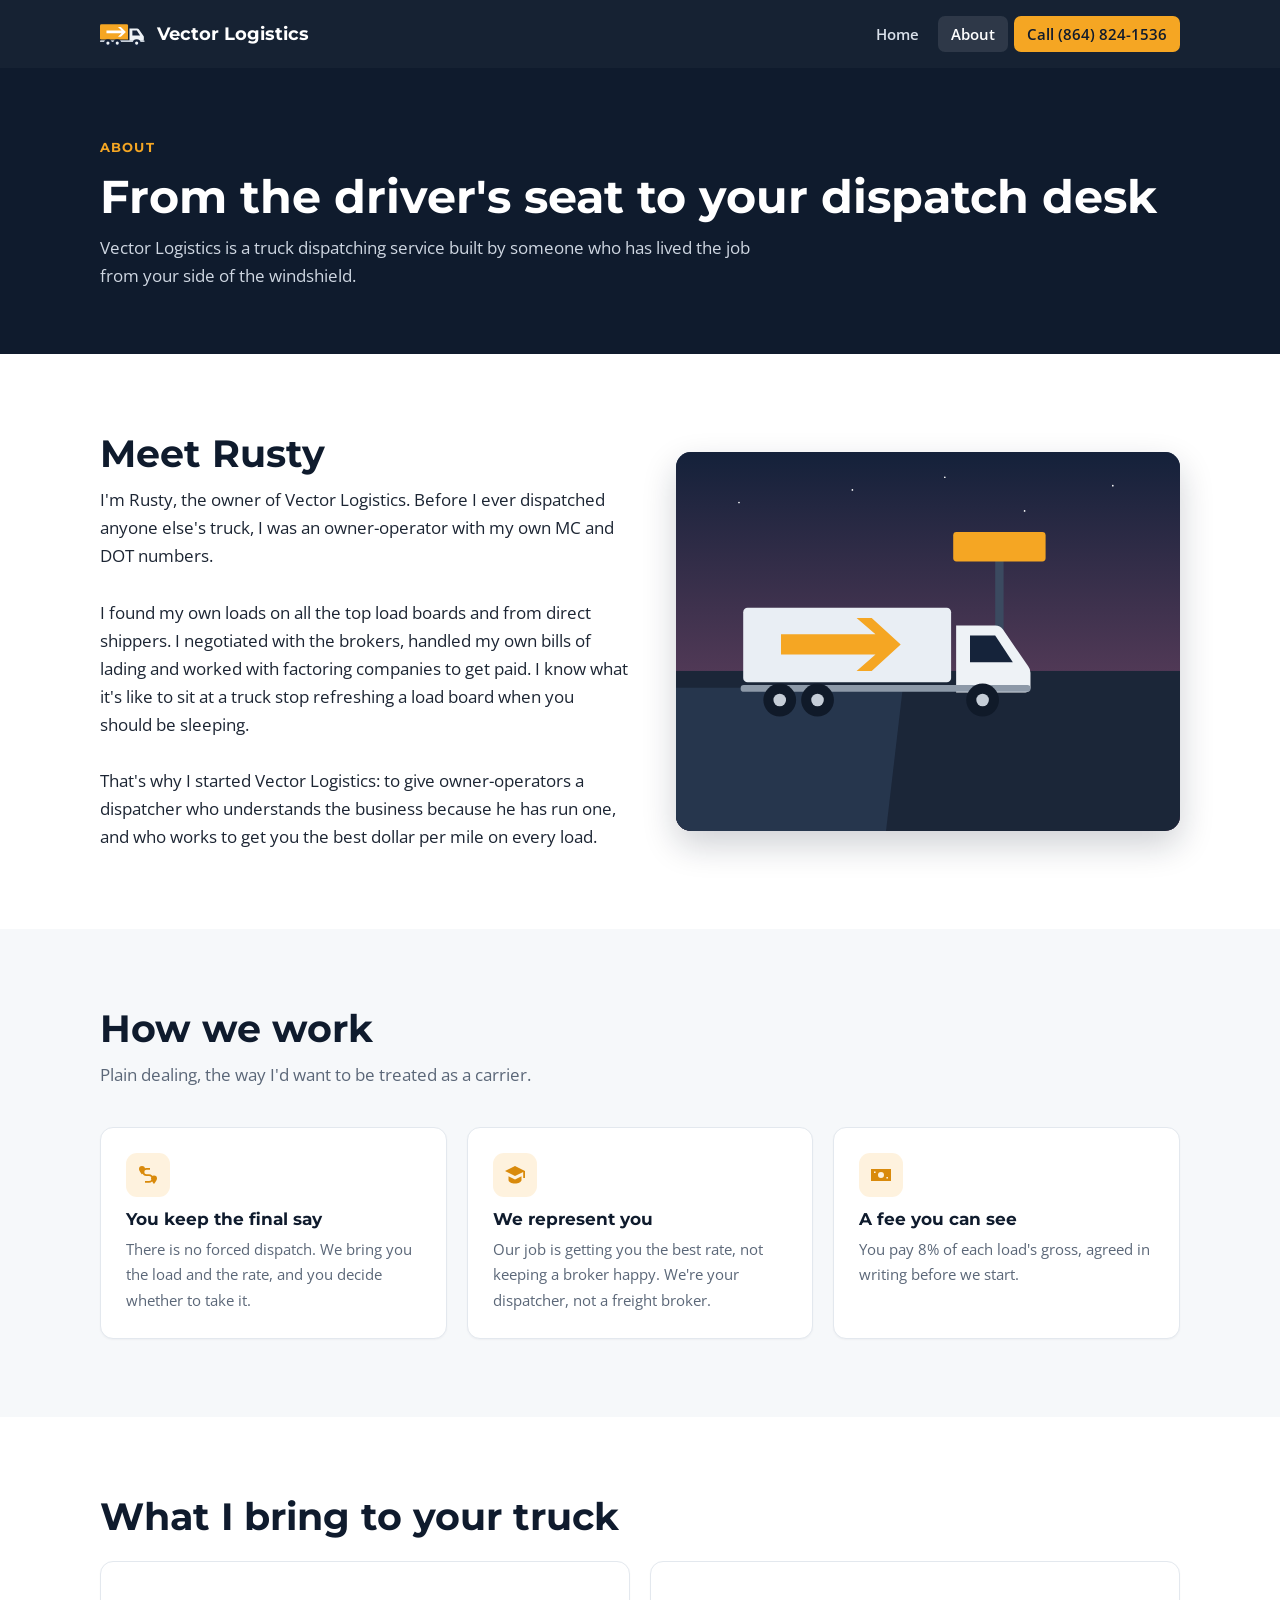
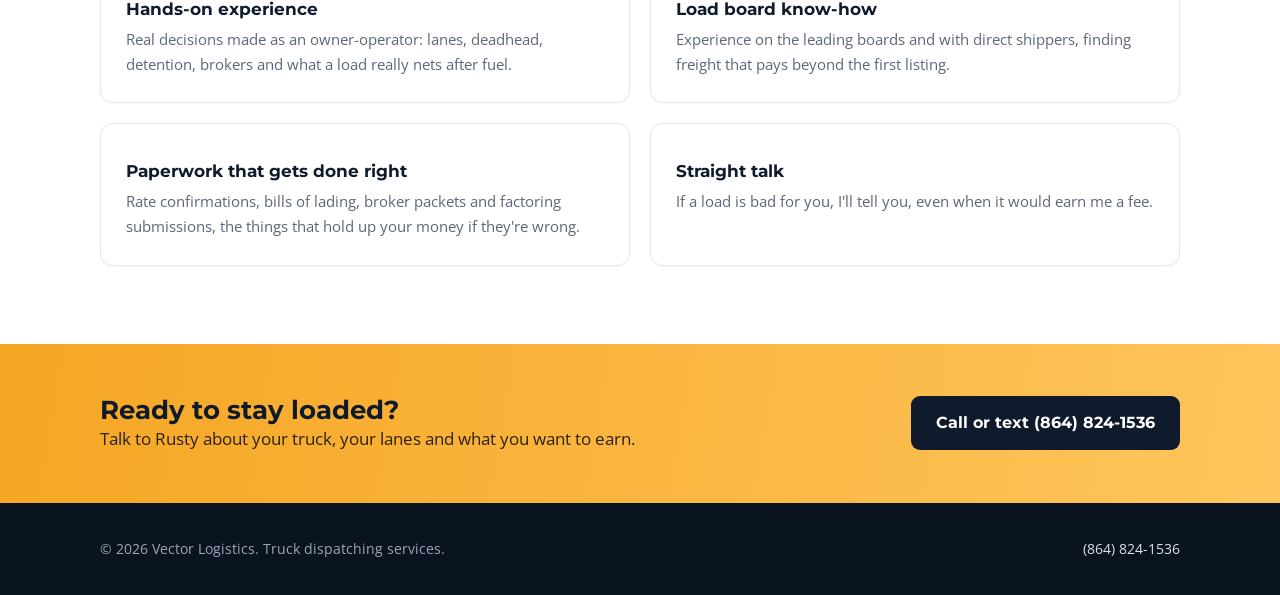
==== about.html @ 769f18bb "Vector Logistics website: Home and About Truck dispatching for owner-operators. Plain HTML and CSS f" ====
<!DOCTYPE html>
<html lang="en"><head><meta charset="UTF-8"><meta name="viewport" content="width=device-width, initial-scale=1.0">
<title>About | Vector Logistics</title><meta name="description" content="Vector Logistics is run by Rusty, a former owner-operator with hands-on experience booking freight from the top load boards and direct shippers.">
<meta property="og:title" content="About | Vector Logistics"><meta property="og:description" content="Vector Logistics is run by Rusty, a former owner-operator with hands-on experience booking freight from the top load boards and direct shippers."><meta property="og:type" content="website">
<link rel="icon" type="image/svg+xml" href="images/logo.svg">
<link rel="preconnect" href="https://fonts.googleapis.com"><link rel="preconnect" href="https://fonts.gstatic.com" crossorigin>
<link href="https://fonts.googleapis.com/css2?family=Montserrat:wght@600;700&family=Open+Sans:wght@400;600&display=swap" rel="stylesheet">
<link rel="stylesheet" href="css/styles.css"></head><body>
<header class="header"><div class="container"><a href="index.html" class="logo"><img src="images/logo.svg" alt="">Vector Logistics</a>
<button class="nav-toggle" aria-label="Menu"><span></span><span></span><span></span></button>
<ul class="nav-links"><li><a href="index.html">Home</a></li><li><a href="about.html" class="active">About</a></li><li><a class="call" href="tel:8648241536">Call (864) 824-1536</a></li></ul></div></header>

<section class="page-hero"><div class="container"><span class="eyebrow">About</span><h1>From the driver's seat to your dispatch desk</h1><p>Vector Logistics is a truck dispatching service built by someone who has lived the job from your side of the windshield.</p></div></section>
<section class="section"><div class="container split"><div><h2 class="section-title">Meet Rusty</h2>
<p>I'm Rusty, the owner of Vector Logistics. Before I ever dispatched anyone else's truck, I was an owner-operator with my own MC and DOT numbers.</p><br>
<p>I found my own loads on all the top load boards and from direct shippers. I negotiated with the brokers, handled my own bills of lading and worked with factoring companies to get paid. I know what it's like to sit at a truck stop refreshing a load board when you should be sleeping.</p><br>
<p>That's why I started Vector Logistics: to give owner-operators a dispatcher who understands the business because he has run one, and who works to get you the best dollar per mile on every load.</p></div>
<img src="images/owner-truck.svg" alt="Illustration of a semi truck parked at a truck stop at dusk" loading="lazy"></div></section>
<section class="section alt"><div class="container"><h2 class="section-title">How we work</h2><p class="section-subtitle">Plain dealing, the way I'd want to be treated as a carrier.</p><div class="grid g3">
<div class="card"><div class="icon"><svg viewBox="0 0 24 24"><path d="M6 3a3 3 0 0 1 3 3c0 2-3 5.5-3 5.5S3 8 3 6a3 3 0 0 1 3-3zM18 12.5a3 3 0 0 1 3 3c0 2-3 5.5-3 5.5s-3-3.5-3-5.5a3 3 0 0 1 3-3zM9 18h4a2.5 2.5 0 0 0 0-5h-2.5a4 4 0 0 1 0-8H14v1.8h-3.5a2.2 2.2 0 0 0 0 4.4H13a4.3 4.3 0 0 1 0 8.6H9z"/></svg></div><h3>You keep the final say</h3><p>There is no forced dispatch. We bring you the load and the rate, and you decide whether to take it.</p></div><div class="card"><div class="icon"><svg viewBox="0 0 24 24"><path d="M12 3 2 8l10 5 8.2-4.1V15H22V8zM5.5 13.3V17c0 1.9 3 3.5 6.5 3.5s6.5-1.6 6.5-3.5v-3.7L12 16.5z"/></svg></div><h3>We represent you</h3><p>Our job is getting you the best rate, not keeping a broker happy. We're your dispatcher, not a freight broker.</p></div><div class="card"><div class="icon"><svg viewBox="0 0 24 24"><path d="M2 6h20v12H2zM12 9a3 3 0 1 0 0 6 3 3 0 0 0 0-6zM5 8.5v1.6h1.6V8.5zM17.4 13.9v1.6H19v-1.6z"/></svg></div><h3>A fee you can see</h3><p>You pay 8% of each load's gross, agreed in writing before we start.</p></div></div></div></section>
<section class="section"><div class="container"><h2 class="section-title">What I bring to your truck</h2><div class="grid g2" style="margin-top:22px">
<div class="card"><h3>Hands-on experience</h3><p>Real decisions made as an owner-operator: lanes, deadhead, detention, brokers and what a load really nets after fuel.</p></div>
<div class="card"><h3>Load board know-how</h3><p>Experience on the leading boards and with direct shippers, finding freight that pays beyond the first listing.</p></div>
<div class="card"><h3>Paperwork that gets done right</h3><p>Rate confirmations, bills of lading, broker packets and factoring submissions, the things that hold up your money if they're wrong.</p></div>
<div class="card"><h3>Straight talk</h3><p>If a load is bad for you, I'll tell you, even when it would earn me a fee.</p></div></div></div></section>
<section class="band"><div class="container"><div><h2>Ready to stay loaded?</h2><p>Talk to Rusty about your truck, your lanes and what you want to earn.</p></div><a class="btn" href="tel:8648241536">Call or text (864) 824-1536</a></div></section>
<footer class="footer"><div class="container"><span>&copy; <span id="y"></span> Vector Logistics. Truck dispatching services.</span><a href="tel:8648241536">(864) 824-1536</a></div></footer>
<script src="js/main.js"></script></body></html>
---- css/styles.css ----
:root{--navy:#0f1b2d;--navy2:#15233a;--steel:#2b3b52;--amber:#f5a623;--amber2:#d98a0b;--ink:#1c2533;--muted:#5b6778;--line:#e3e8ee;--bg:#f6f8fa;--white:#fff}
*{box-sizing:border-box;margin:0;padding:0}html{scroll-behavior:smooth}
body{font-family:'Open Sans',system-ui,-apple-system,sans-serif;color:var(--ink);background:var(--white);line-height:1.65;font-size:17px}
h1,h2,h3{font-family:'Montserrat',system-ui,sans-serif;line-height:1.18;color:var(--navy)}
img{max-width:100%;display:block}a{color:inherit}
.container{max-width:1120px;margin:0 auto;padding:0 20px}
.header{position:sticky;top:0;z-index:20;background:rgba(15,27,45,.97);backdrop-filter:blur(8px)}
.header .container{display:flex;align-items:center;justify-content:space-between;min-height:68px;gap:16px}
.logo{display:flex;align-items:center;gap:11px;text-decoration:none;color:#fff;font-family:'Montserrat',sans-serif;font-weight:700;font-size:1.12rem;white-space:nowrap}
.logo img{width:46px;height:auto}
.nav-links{display:flex;list-style:none;gap:6px;align-items:center}
.nav-links a{text-decoration:none;color:#d9e0ea;padding:8px 13px;border-radius:7px;font-weight:600;font-size:.94rem}
.nav-links a:hover,.nav-links a.active{color:#fff;background:rgba(255,255,255,.1)}
.nav-links a.call{background:var(--amber);color:var(--navy)}.nav-links a.call:hover{background:#ffb739;color:var(--navy)}
.nav-toggle{display:none;background:none;border:0;padding:8px;cursor:pointer}.nav-toggle span{display:block;width:24px;height:2px;margin:5px 0;background:#fff}
.hero{position:relative;background:var(--navy) center/cover no-repeat;color:#fff;padding:112px 0 104px}
.hero::before{content:"";position:absolute;inset:0;background:linear-gradient(95deg,rgba(11,20,34,.93) 0%,rgba(11,20,34,.76) 52%,rgba(11,20,34,.32) 100%)}
.hero .container{position:relative}.hero-copy{max-width:640px}
.hero h1{color:#fff;font-size:clamp(2.2rem,5.2vw,3.5rem);margin-bottom:18px}
.hero p{font-size:1.17rem;color:#e6ebf2;margin-bottom:28px}
.eyebrow{display:inline-block;font-family:'Montserrat',sans-serif;font-weight:700;font-size:.8rem;letter-spacing:.09em;text-transform:uppercase;color:var(--amber);margin-bottom:12px}
.cta{display:flex;flex-wrap:wrap;gap:12px}
.btn{display:inline-block;text-decoration:none;font-family:'Montserrat',sans-serif;font-weight:700;font-size:.97rem;padding:14px 25px;border-radius:9px;transition:.15s}
.btn-primary{background:var(--amber);color:var(--navy)}.btn-primary:hover{background:#ffb739;transform:translateY(-1px)}
.btn-outline{border:2px solid rgba(255,255,255,.6);color:#fff}.btn-outline:hover{background:rgba(255,255,255,.12)}
.section{padding:78px 0}.section.alt{background:var(--bg)}.section.dark{background:var(--navy);color:#dce3ec}.section.dark h2,.section.dark h3{color:#fff}
.section-title{font-size:clamp(1.7rem,3.4vw,2.35rem);margin-bottom:10px}
.section-subtitle{color:var(--muted);max-width:680px;margin-bottom:38px}.dark .section-subtitle{color:#b8c3d1}
.grid{display:grid;gap:20px}.g3{grid-template-columns:repeat(3,1fr)}.g2{grid-template-columns:repeat(2,1fr)}.g4{grid-template-columns:repeat(4,1fr)}
.card{background:#fff;border:1px solid var(--line);border-radius:13px;padding:25px;box-shadow:0 1px 2px rgba(15,27,45,.04)}
.card h3{font-size:1.09rem;margin:12px 0 7px}.card p{color:var(--muted);font-size:.96rem}
.icon{width:44px;height:44px;border-radius:11px;background:rgba(245,166,35,.15);display:flex;align-items:center;justify-content:center}.icon svg{width:24px;height:24px;fill:var(--amber2)}
.split{display:grid;grid-template-columns:1.05fr 1fr;gap:46px;align-items:center}
.split img{border-radius:15px;box-shadow:0 14px 34px rgba(15,27,45,.2);aspect-ratio:4/3;object-fit:cover;width:100%;background:var(--steel)}
.steps{counter-reset:s;display:grid;gap:18px;grid-template-columns:repeat(4,1fr)}
.step{counter-increment:s;background:var(--navy2);border:1px solid var(--steel);border-radius:13px;padding:23px}
.step::before{content:counter(s);display:flex;width:34px;height:34px;align-items:center;justify-content:center;border-radius:50%;background:var(--amber);color:var(--navy);font-family:'Montserrat',sans-serif;font-weight:700;margin-bottom:12px}
.step h3{font-size:1.02rem;margin-bottom:6px}.step p{font-size:.93rem;color:#b8c3d1}
.checks{list-style:none;margin:14px 0 22px}.checks li{padding:6px 0 6px 31px;position:relative}
.checks li::before{content:"";position:absolute;left:0;top:11px;width:19px;height:19px;border-radius:50%;background:var(--amber) url("data:image/svg+xml,%3Csvg xmlns='http://www.w3.org/2000/svg' viewBox='0 0 24 24'%3E%3Cpath fill='%230f1b2d' d='M9.5 16.6 5.4 12.5l-1.4 1.4 5.5 5.5L20 8.9l-1.4-1.4z'/%3E%3C/svg%3E") center/14px no-repeat}
.pills{display:flex;flex-wrap:wrap;gap:9px}.pill{background:#fff;border:1px solid var(--line);border-radius:999px;padding:8px 15px;font-weight:600;font-size:.91rem;color:var(--navy2)}
.page-hero{background:var(--navy);padding:64px 0;color:#fff}.page-hero h1{color:#fff;font-size:clamp(2rem,4.4vw,2.9rem);margin-bottom:9px}.page-hero p{color:#cfd7e2;max-width:680px}
.band{background:linear-gradient(100deg,var(--amber),#ffc55c);padding:50px 0}.band .container{display:flex;flex-wrap:wrap;gap:20px;align-items:center;justify-content:space-between}.band h2{font-size:1.65rem}.band p{color:#2a2212}.band .btn{background:var(--navy);color:#fff}
.footer{background:#0a1320;color:#9ba8b8;padding:34px 0;font-size:.9rem}.footer .container{display:flex;flex-wrap:wrap;gap:14px;justify-content:space-between;align-items:center}.footer a{color:#dbe2ea;text-decoration:none}
@media(max-width:920px){.g3,.g4,.steps{grid-template-columns:repeat(2,1fr)}.split{grid-template-columns:1fr;gap:26px}}
@media(max-width:680px){.nav-toggle{display:block}.nav-links{display:none;position:absolute;left:0;right:0;top:68px;background:var(--navy);flex-direction:column;align-items:stretch;padding:10px 20px 18px}.nav-links.open{display:flex}.g3,.g2,.g4,.steps{grid-template-columns:1fr}.hero{padding:76px 0}.section{padding:56px 0}}
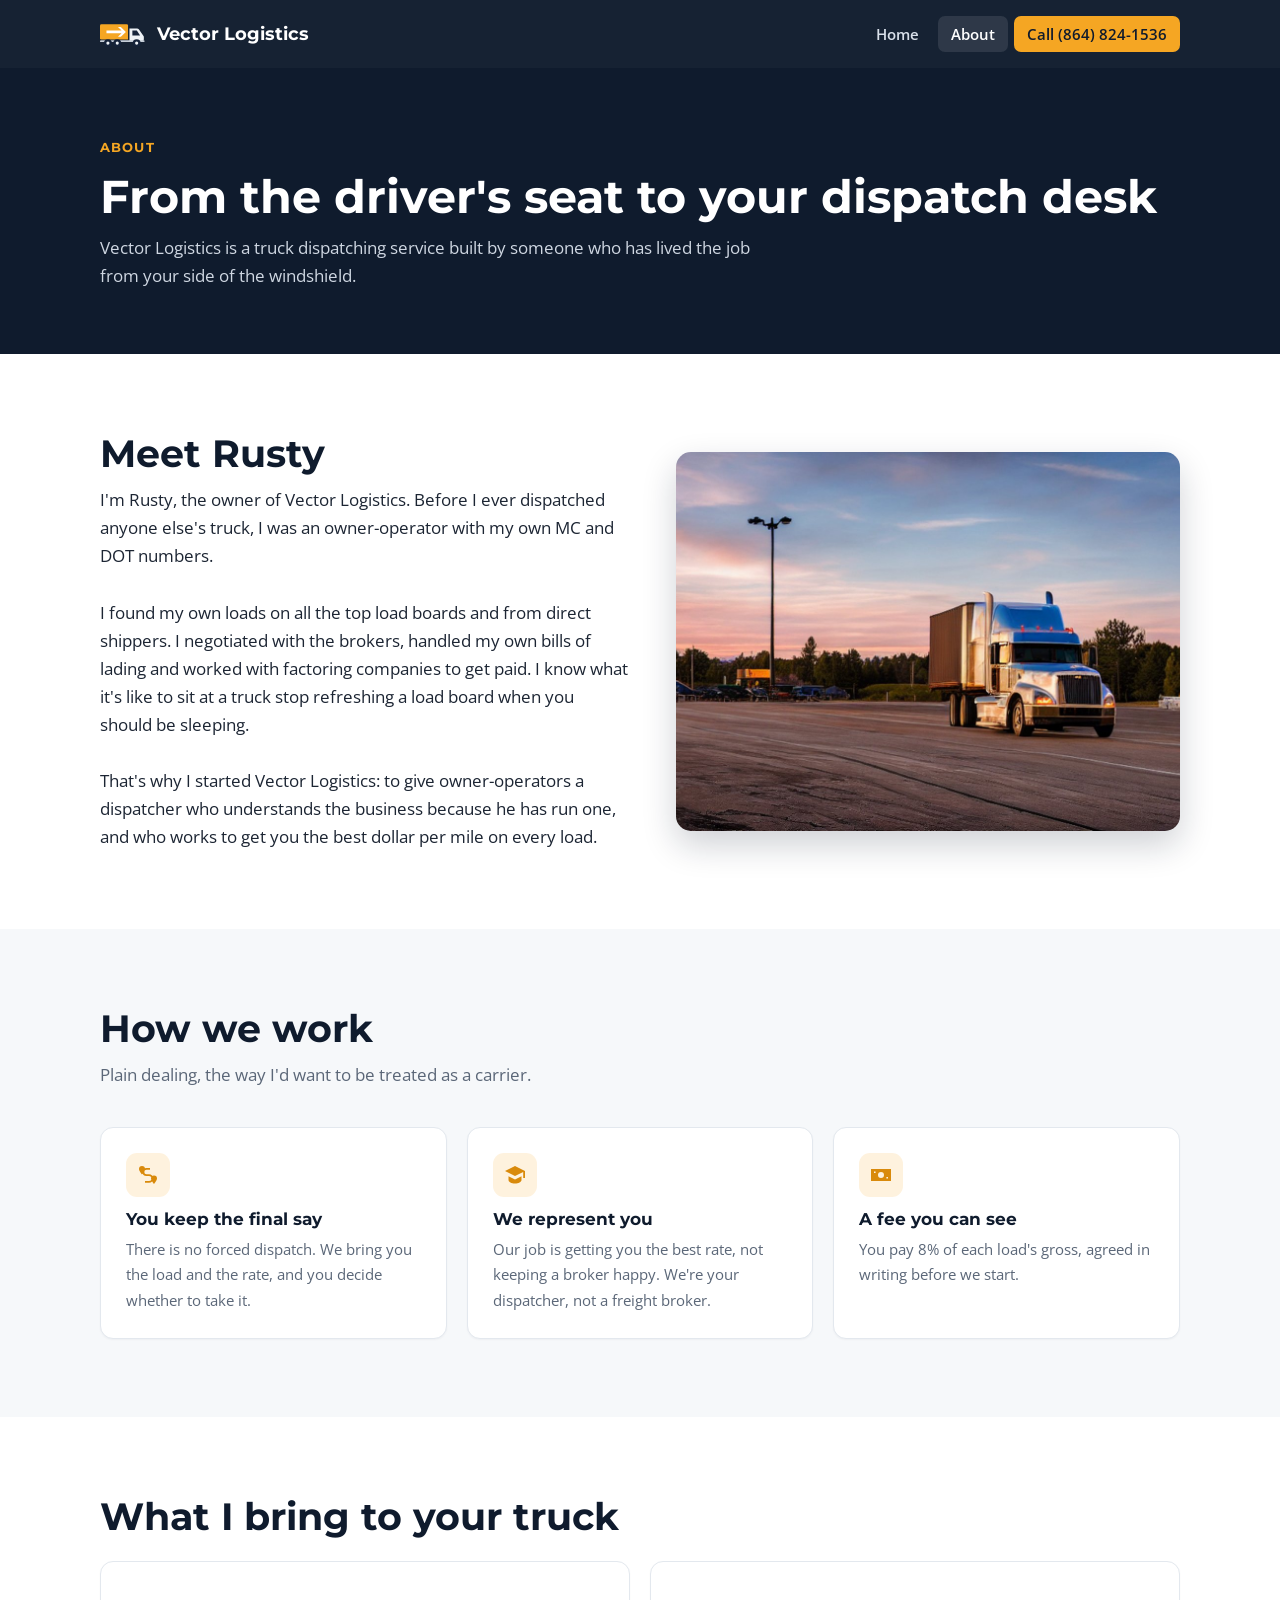
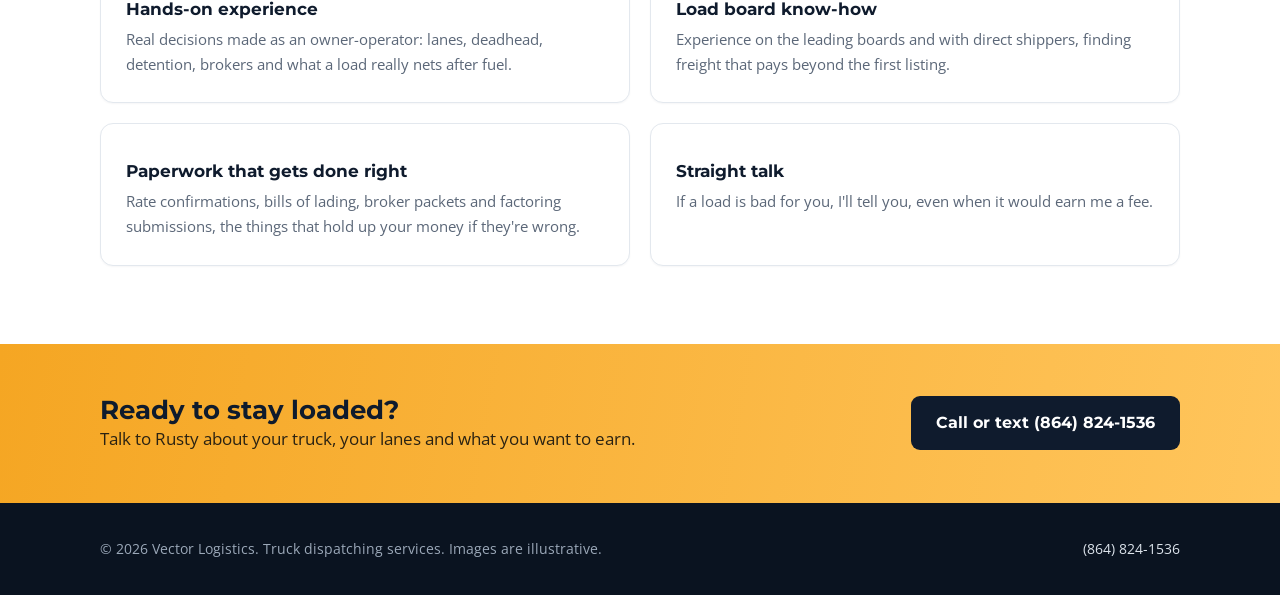
==== commit 6f61a8bb: "Vector Logistics: real truck pictures Generated locally, and labelled as illustrative in the footer." ====
--- a/about.html
+++ b/about.html
@@ -15,7 +15,7 @@
 <p>I'm Rusty, the owner of Vector Logistics. Before I ever dispatched anyone else's truck, I was an owner-operator with my own MC and DOT numbers.</p><br>
 <p>I found my own loads on all the top load boards and from direct shippers. I negotiated with the brokers, handled my own bills of lading and worked with factoring companies to get paid. I know what it's like to sit at a truck stop refreshing a load board when you should be sleeping.</p><br>
 <p>That's why I started Vector Logistics: to give owner-operators a dispatcher who understands the business because he has run one, and who works to get you the best dollar per mile on every load.</p></div>
-<img src="images/owner-truck.svg" alt="Illustration of a semi truck parked at a truck stop at dusk" loading="lazy"></div></section>
+<img src="images/owner-truck.jpg" alt="A semi truck parked at a truck stop at dusk" loading="lazy"></div></section>
 <section class="section alt"><div class="container"><h2 class="section-title">How we work</h2><p class="section-subtitle">Plain dealing, the way I'd want to be treated as a carrier.</p><div class="grid g3">
 <div class="card"><div class="icon"><svg viewBox="0 0 24 24"><path d="M6 3a3 3 0 0 1 3 3c0 2-3 5.5-3 5.5S3 8 3 6a3 3 0 0 1 3-3zM18 12.5a3 3 0 0 1 3 3c0 2-3 5.5-3 5.5s-3-3.5-3-5.5a3 3 0 0 1 3-3zM9 18h4a2.5 2.5 0 0 0 0-5h-2.5a4 4 0 0 1 0-8H14v1.8h-3.5a2.2 2.2 0 0 0 0 4.4H13a4.3 4.3 0 0 1 0 8.6H9z"/></svg></div><h3>You keep the final say</h3><p>There is no forced dispatch. We bring you the load and the rate, and you decide whether to take it.</p></div><div class="card"><div class="icon"><svg viewBox="0 0 24 24"><path d="M12 3 2 8l10 5 8.2-4.1V15H22V8zM5.5 13.3V17c0 1.9 3 3.5 6.5 3.5s6.5-1.6 6.5-3.5v-3.7L12 16.5z"/></svg></div><h3>We represent you</h3><p>Our job is getting you the best rate, not keeping a broker happy. We're your dispatcher, not a freight broker.</p></div><div class="card"><div class="icon"><svg viewBox="0 0 24 24"><path d="M2 6h20v12H2zM12 9a3 3 0 1 0 0 6 3 3 0 0 0 0-6zM5 8.5v1.6h1.6V8.5zM17.4 13.9v1.6H19v-1.6z"/></svg></div><h3>A fee you can see</h3><p>You pay 8% of each load's gross, agreed in writing before we start.</p></div></div></div></section>
 <section class="section"><div class="container"><h2 class="section-title">What I bring to your truck</h2><div class="grid g2" style="margin-top:22px">
@@ -24,5 +24,5 @@
 <div class="card"><h3>Paperwork that gets done right</h3><p>Rate confirmations, bills of lading, broker packets and factoring submissions, the things that hold up your money if they're wrong.</p></div>
 <div class="card"><h3>Straight talk</h3><p>If a load is bad for you, I'll tell you, even when it would earn me a fee.</p></div></div></div></section>
 <section class="band"><div class="container"><div><h2>Ready to stay loaded?</h2><p>Talk to Rusty about your truck, your lanes and what you want to earn.</p></div><a class="btn" href="tel:8648241536">Call or text (864) 824-1536</a></div></section>
-<footer class="footer"><div class="container"><span>&copy; <span id="y"></span> Vector Logistics. Truck dispatching services.</span><a href="tel:8648241536">(864) 824-1536</a></div></footer>
+<footer class="footer"><div class="container"><span>&copy; <span id="y"></span> Vector Logistics. Truck dispatching services. Images are illustrative.</span><a href="tel:8648241536">(864) 824-1536</a></div></footer>
 <script src="js/main.js"></script></body></html>
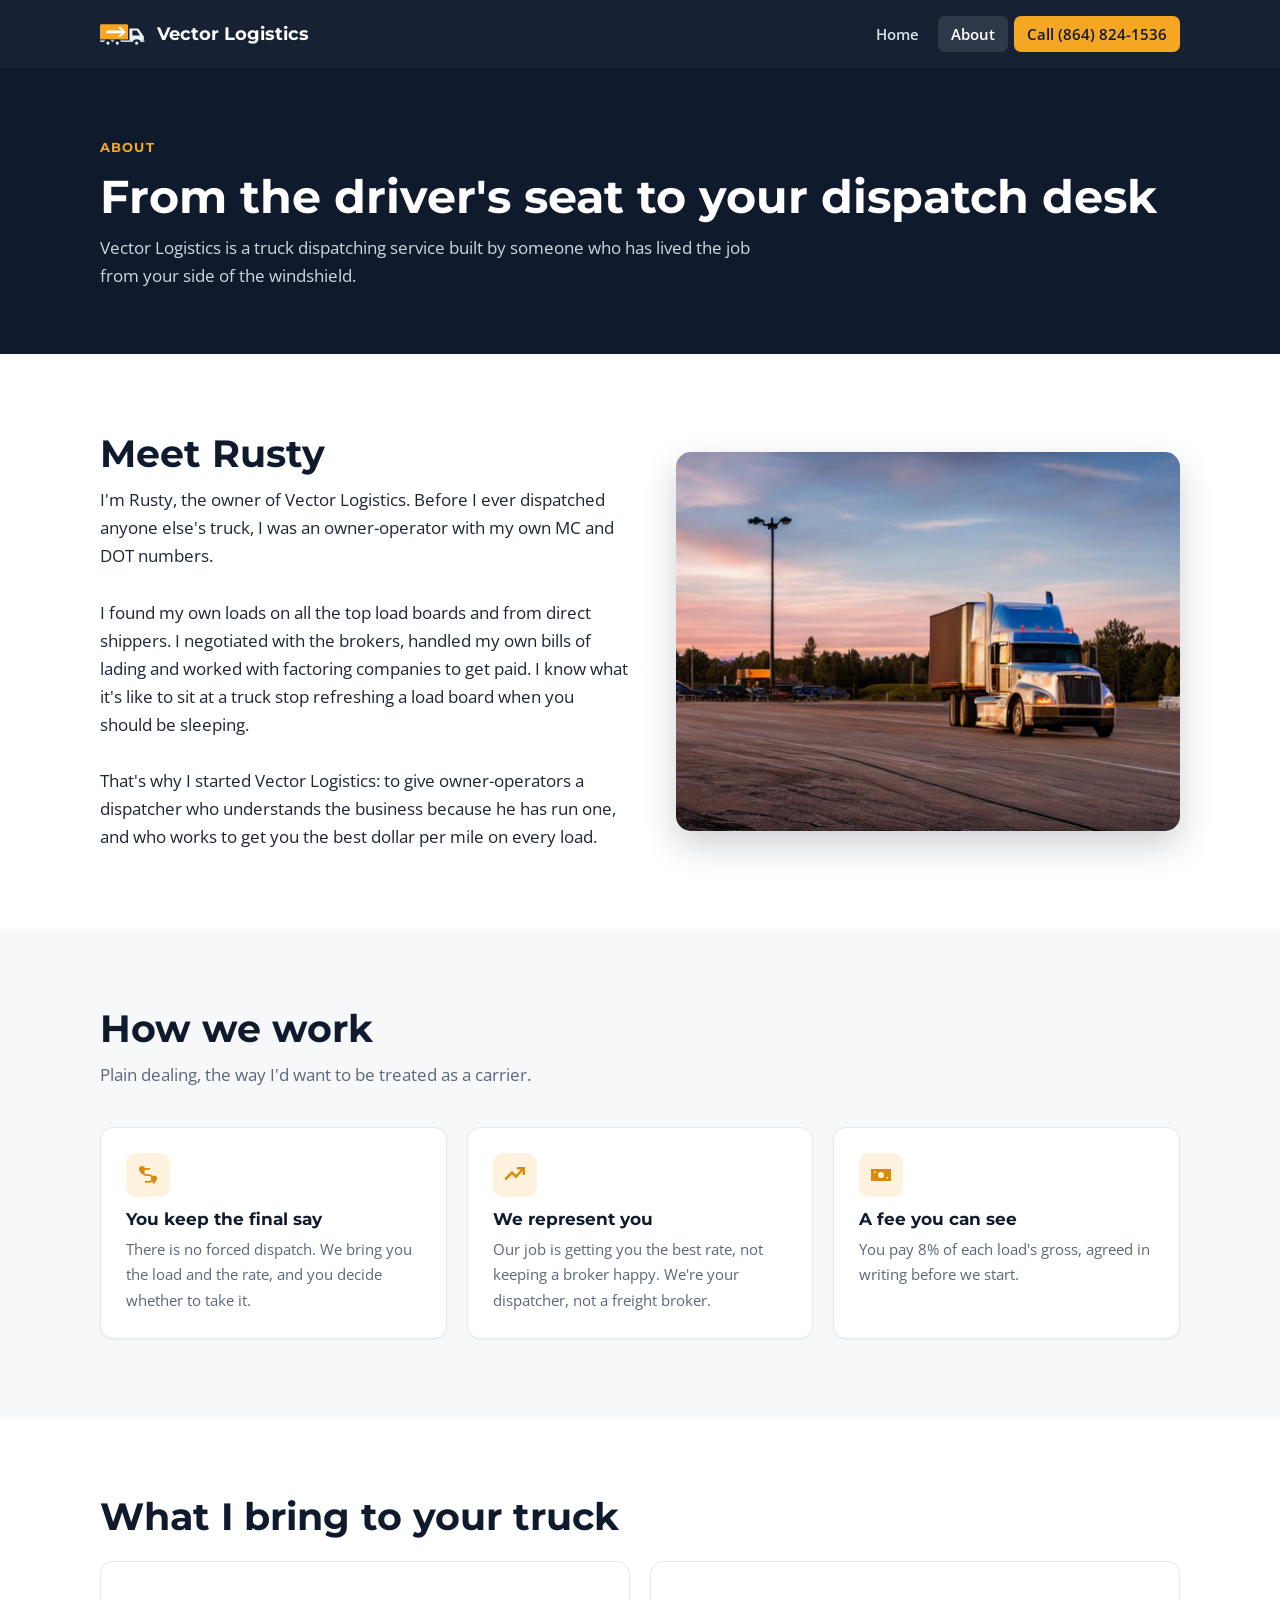
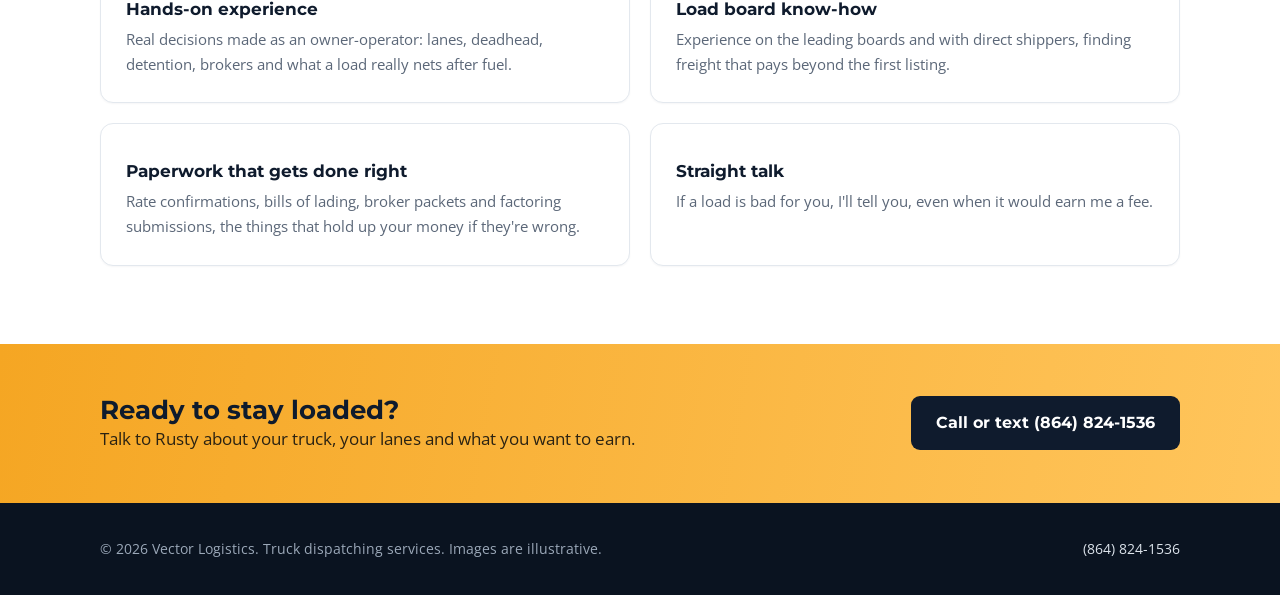
==== commit e2c55234: "Vector Logistics: a better icon for rate negotiation Co-Authored-By: Claude Opus 5.5 <noreply@anthro" ====
--- a/about.html
+++ b/about.html
@@ -17,7 +17,7 @@
 <p>That's why I started Vector Logistics: to give owner-operators a dispatcher who understands the business because he has run one, and who works to get you the best dollar per mile on every load.</p></div>
 <img src="images/owner-truck.jpg" alt="A semi truck parked at a truck stop at dusk" loading="lazy"></div></section>
 <section class="section alt"><div class="container"><h2 class="section-title">How we work</h2><p class="section-subtitle">Plain dealing, the way I'd want to be treated as a carrier.</p><div class="grid g3">
-<div class="card"><div class="icon"><svg viewBox="0 0 24 24"><path d="M6 3a3 3 0 0 1 3 3c0 2-3 5.5-3 5.5S3 8 3 6a3 3 0 0 1 3-3zM18 12.5a3 3 0 0 1 3 3c0 2-3 5.5-3 5.5s-3-3.5-3-5.5a3 3 0 0 1 3-3zM9 18h4a2.5 2.5 0 0 0 0-5h-2.5a4 4 0 0 1 0-8H14v1.8h-3.5a2.2 2.2 0 0 0 0 4.4H13a4.3 4.3 0 0 1 0 8.6H9z"/></svg></div><h3>You keep the final say</h3><p>There is no forced dispatch. We bring you the load and the rate, and you decide whether to take it.</p></div><div class="card"><div class="icon"><svg viewBox="0 0 24 24"><path d="M12 3 2 8l10 5 8.2-4.1V15H22V8zM5.5 13.3V17c0 1.9 3 3.5 6.5 3.5s6.5-1.6 6.5-3.5v-3.7L12 16.5z"/></svg></div><h3>We represent you</h3><p>Our job is getting you the best rate, not keeping a broker happy. We're your dispatcher, not a freight broker.</p></div><div class="card"><div class="icon"><svg viewBox="0 0 24 24"><path d="M2 6h20v12H2zM12 9a3 3 0 1 0 0 6 3 3 0 0 0 0-6zM5 8.5v1.6h1.6V8.5zM17.4 13.9v1.6H19v-1.6z"/></svg></div><h3>A fee you can see</h3><p>You pay 8% of each load's gross, agreed in writing before we start.</p></div></div></div></section>
+<div class="card"><div class="icon"><svg viewBox="0 0 24 24"><path d="M6 3a3 3 0 0 1 3 3c0 2-3 5.5-3 5.5S3 8 3 6a3 3 0 0 1 3-3zM18 12.5a3 3 0 0 1 3 3c0 2-3 5.5-3 5.5s-3-3.5-3-5.5a3 3 0 0 1 3-3zM9 18h4a2.5 2.5 0 0 0 0-5h-2.5a4 4 0 0 1 0-8H14v1.8h-3.5a2.2 2.2 0 0 0 0 4.4H13a4.3 4.3 0 0 1 0 8.6H9z"/></svg></div><h3>You keep the final say</h3><p>There is no forced dispatch. We bring you the load and the rate, and you decide whether to take it.</p></div><div class="card"><div class="icon"><svg viewBox="0 0 24 24"><path d="M3 17.5l6-6 4 4 6.6-7.4V12H22V4h-8v2.4h3.8L13 11.8l-4-4-7.5 7.5z"/></svg></div><h3>We represent you</h3><p>Our job is getting you the best rate, not keeping a broker happy. We're your dispatcher, not a freight broker.</p></div><div class="card"><div class="icon"><svg viewBox="0 0 24 24"><path d="M2 6h20v12H2zM12 9a3 3 0 1 0 0 6 3 3 0 0 0 0-6zM5 8.5v1.6h1.6V8.5zM17.4 13.9v1.6H19v-1.6z"/></svg></div><h3>A fee you can see</h3><p>You pay 8% of each load's gross, agreed in writing before we start.</p></div></div></div></section>
 <section class="section"><div class="container"><h2 class="section-title">What I bring to your truck</h2><div class="grid g2" style="margin-top:22px">
 <div class="card"><h3>Hands-on experience</h3><p>Real decisions made as an owner-operator: lanes, deadhead, detention, brokers and what a load really nets after fuel.</p></div>
 <div class="card"><h3>Load board know-how</h3><p>Experience on the leading boards and with direct shippers, finding freight that pays beyond the first listing.</p></div>
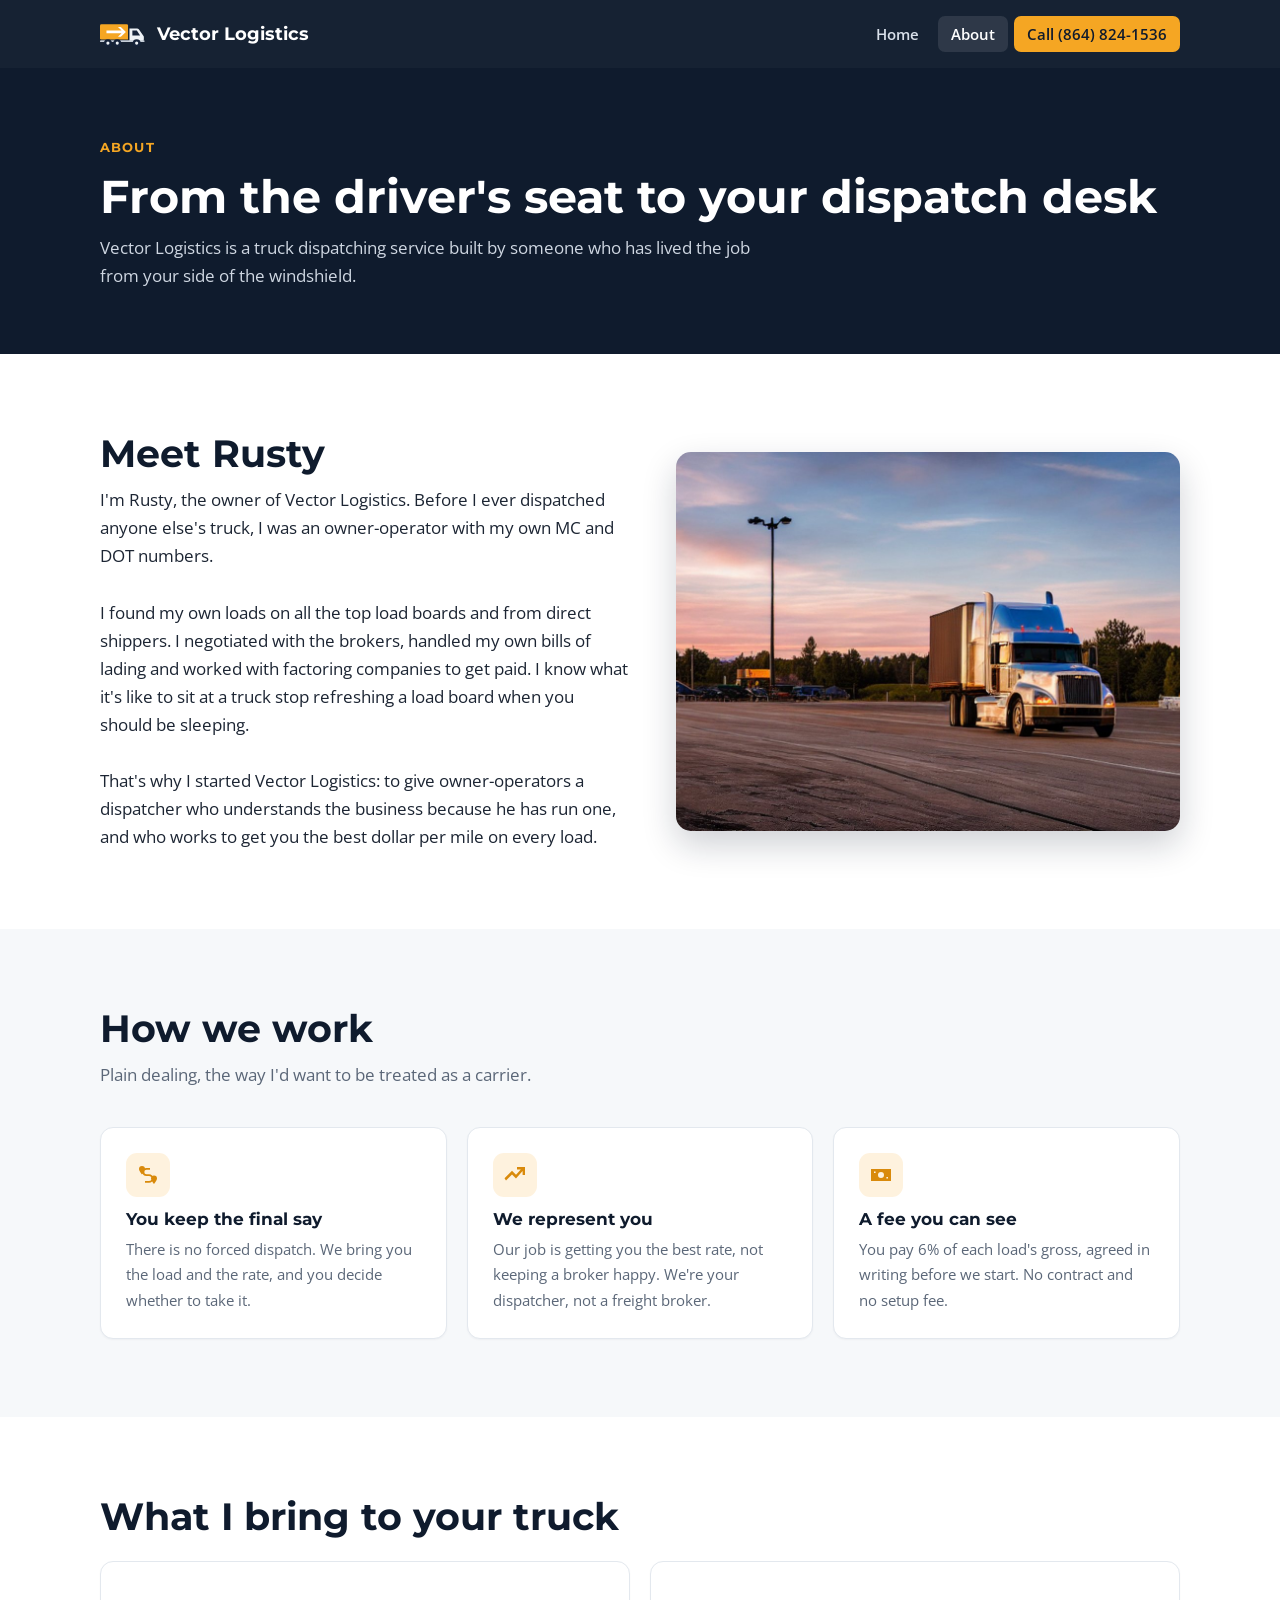
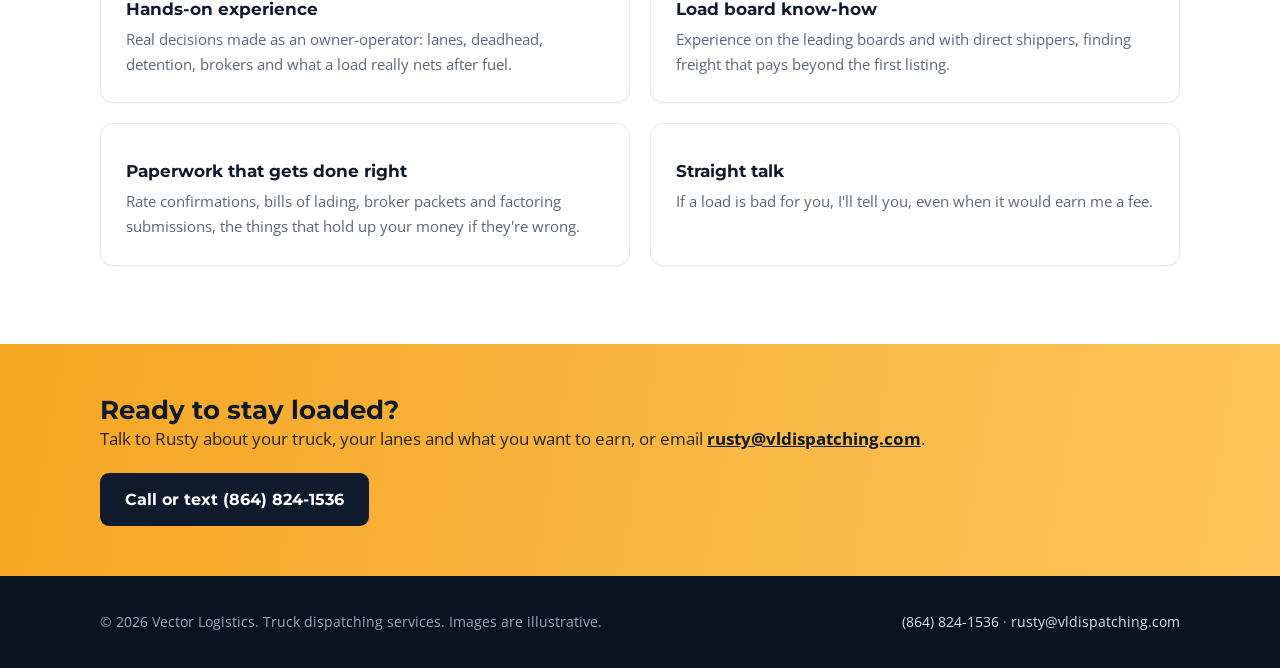
==== commit ba7d8efb: "Vector Logistics: a 6% fee, the business email, no Jekyll build The fee is 6% of each load's gross w" ====
--- a/about.html
+++ b/about.html
@@ -17,12 +17,12 @@
 <p>That's why I started Vector Logistics: to give owner-operators a dispatcher who understands the business because he has run one, and who works to get you the best dollar per mile on every load.</p></div>
 <img src="images/owner-truck.jpg" alt="A semi truck parked at a truck stop at dusk" loading="lazy"></div></section>
 <section class="section alt"><div class="container"><h2 class="section-title">How we work</h2><p class="section-subtitle">Plain dealing, the way I'd want to be treated as a carrier.</p><div class="grid g3">
-<div class="card"><div class="icon"><svg viewBox="0 0 24 24"><path d="M6 3a3 3 0 0 1 3 3c0 2-3 5.5-3 5.5S3 8 3 6a3 3 0 0 1 3-3zM18 12.5a3 3 0 0 1 3 3c0 2-3 5.5-3 5.5s-3-3.5-3-5.5a3 3 0 0 1 3-3zM9 18h4a2.5 2.5 0 0 0 0-5h-2.5a4 4 0 0 1 0-8H14v1.8h-3.5a2.2 2.2 0 0 0 0 4.4H13a4.3 4.3 0 0 1 0 8.6H9z"/></svg></div><h3>You keep the final say</h3><p>There is no forced dispatch. We bring you the load and the rate, and you decide whether to take it.</p></div><div class="card"><div class="icon"><svg viewBox="0 0 24 24"><path d="M3 17.5l6-6 4 4 6.6-7.4V12H22V4h-8v2.4h3.8L13 11.8l-4-4-7.5 7.5z"/></svg></div><h3>We represent you</h3><p>Our job is getting you the best rate, not keeping a broker happy. We're your dispatcher, not a freight broker.</p></div><div class="card"><div class="icon"><svg viewBox="0 0 24 24"><path d="M2 6h20v12H2zM12 9a3 3 0 1 0 0 6 3 3 0 0 0 0-6zM5 8.5v1.6h1.6V8.5zM17.4 13.9v1.6H19v-1.6z"/></svg></div><h3>A fee you can see</h3><p>You pay 8% of each load's gross, agreed in writing before we start.</p></div></div></div></section>
+<div class="card"><div class="icon"><svg viewBox="0 0 24 24"><path d="M6 3a3 3 0 0 1 3 3c0 2-3 5.5-3 5.5S3 8 3 6a3 3 0 0 1 3-3zM18 12.5a3 3 0 0 1 3 3c0 2-3 5.5-3 5.5s-3-3.5-3-5.5a3 3 0 0 1 3-3zM9 18h4a2.5 2.5 0 0 0 0-5h-2.5a4 4 0 0 1 0-8H14v1.8h-3.5a2.2 2.2 0 0 0 0 4.4H13a4.3 4.3 0 0 1 0 8.6H9z"/></svg></div><h3>You keep the final say</h3><p>There is no forced dispatch. We bring you the load and the rate, and you decide whether to take it.</p></div><div class="card"><div class="icon"><svg viewBox="0 0 24 24"><path d="M3 17.5l6-6 4 4 6.6-7.4V12H22V4h-8v2.4h3.8L13 11.8l-4-4-7.5 7.5z"/></svg></div><h3>We represent you</h3><p>Our job is getting you the best rate, not keeping a broker happy. We're your dispatcher, not a freight broker.</p></div><div class="card"><div class="icon"><svg viewBox="0 0 24 24"><path d="M2 6h20v12H2zM12 9a3 3 0 1 0 0 6 3 3 0 0 0 0-6zM5 8.5v1.6h1.6V8.5zM17.4 13.9v1.6H19v-1.6z"/></svg></div><h3>A fee you can see</h3><p>You pay 6% of each load's gross, agreed in writing before we start. No contract and no setup fee.</p></div></div></div></section>
 <section class="section"><div class="container"><h2 class="section-title">What I bring to your truck</h2><div class="grid g2" style="margin-top:22px">
 <div class="card"><h3>Hands-on experience</h3><p>Real decisions made as an owner-operator: lanes, deadhead, detention, brokers and what a load really nets after fuel.</p></div>
 <div class="card"><h3>Load board know-how</h3><p>Experience on the leading boards and with direct shippers, finding freight that pays beyond the first listing.</p></div>
 <div class="card"><h3>Paperwork that gets done right</h3><p>Rate confirmations, bills of lading, broker packets and factoring submissions, the things that hold up your money if they're wrong.</p></div>
 <div class="card"><h3>Straight talk</h3><p>If a load is bad for you, I'll tell you, even when it would earn me a fee.</p></div></div></div></section>
-<section class="band"><div class="container"><div><h2>Ready to stay loaded?</h2><p>Talk to Rusty about your truck, your lanes and what you want to earn.</p></div><a class="btn" href="tel:8648241536">Call or text (864) 824-1536</a></div></section>
-<footer class="footer"><div class="container"><span>&copy; <span id="y"></span> Vector Logistics. Truck dispatching services. Images are illustrative.</span><a href="tel:8648241536">(864) 824-1536</a></div></footer>
+<section class="band"><div class="container"><div><h2>Ready to stay loaded?</h2><p>Talk to Rusty about your truck, your lanes and what you want to earn, or email <a href="mailto:rusty@vldispatching.com">rusty@vldispatching.com</a>.</p></div><a class="btn" href="tel:8648241536">Call or text (864) 824-1536</a></div></section>
+<footer class="footer"><div class="container"><span>&copy; <span id="y"></span> Vector Logistics. Truck dispatching services. Images are illustrative.</span><span><a href="tel:8648241536">(864) 824-1536</a> &middot; <a href="mailto:rusty@vldispatching.com">rusty@vldispatching.com</a></span></div></footer>
 <script src="js/main.js"></script></body></html>
--- a/css/styles.css
+++ b/css/styles.css
@@ -40,7 +40,7 @@
 .checks li::before{content:"";position:absolute;left:0;top:11px;width:19px;height:19px;border-radius:50%;background:var(--amber) url("data:image/svg+xml,%3Csvg xmlns='http://www.w3.org/2000/svg' viewBox='0 0 24 24'%3E%3Cpath fill='%230f1b2d' d='M9.5 16.6 5.4 12.5l-1.4 1.4 5.5 5.5L20 8.9l-1.4-1.4z'/%3E%3C/svg%3E") center/14px no-repeat}
 .pills{display:flex;flex-wrap:wrap;gap:9px}.pill{background:#fff;border:1px solid var(--line);border-radius:999px;padding:8px 15px;font-weight:600;font-size:.91rem;color:var(--navy2)}
 .page-hero{background:var(--navy);padding:64px 0;color:#fff}.page-hero h1{color:#fff;font-size:clamp(2rem,4.4vw,2.9rem);margin-bottom:9px}.page-hero p{color:#cfd7e2;max-width:680px}
-.band{background:linear-gradient(100deg,var(--amber),#ffc55c);padding:50px 0}.band .container{display:flex;flex-wrap:wrap;gap:20px;align-items:center;justify-content:space-between}.band h2{font-size:1.65rem}.band p{color:#2a2212}.band .btn{background:var(--navy);color:#fff}
+.band{background:linear-gradient(100deg,var(--amber),#ffc55c);padding:50px 0}.band .container{display:flex;flex-wrap:wrap;gap:20px;align-items:center;justify-content:space-between}.band h2{font-size:1.65rem}.band p{color:#2a2212}.band .btn{background:var(--navy);color:#fff}.band p a{color:var(--navy);font-weight:700}
 .footer{background:#0a1320;color:#9ba8b8;padding:34px 0;font-size:.9rem}.footer .container{display:flex;flex-wrap:wrap;gap:14px;justify-content:space-between;align-items:center}.footer a{color:#dbe2ea;text-decoration:none}
 @media(max-width:920px){.g3,.g4,.steps{grid-template-columns:repeat(2,1fr)}.split{grid-template-columns:1fr;gap:26px}}
 @media(max-width:680px){.nav-toggle{display:block}.nav-links{display:none;position:absolute;left:0;right:0;top:68px;background:var(--navy);flex-direction:column;align-items:stretch;padding:10px 20px 18px}.nav-links.open{display:flex}.g3,.g2,.g4,.steps{grid-template-columns:1fr}.hero{padding:76px 0}.section{padding:56px 0}}
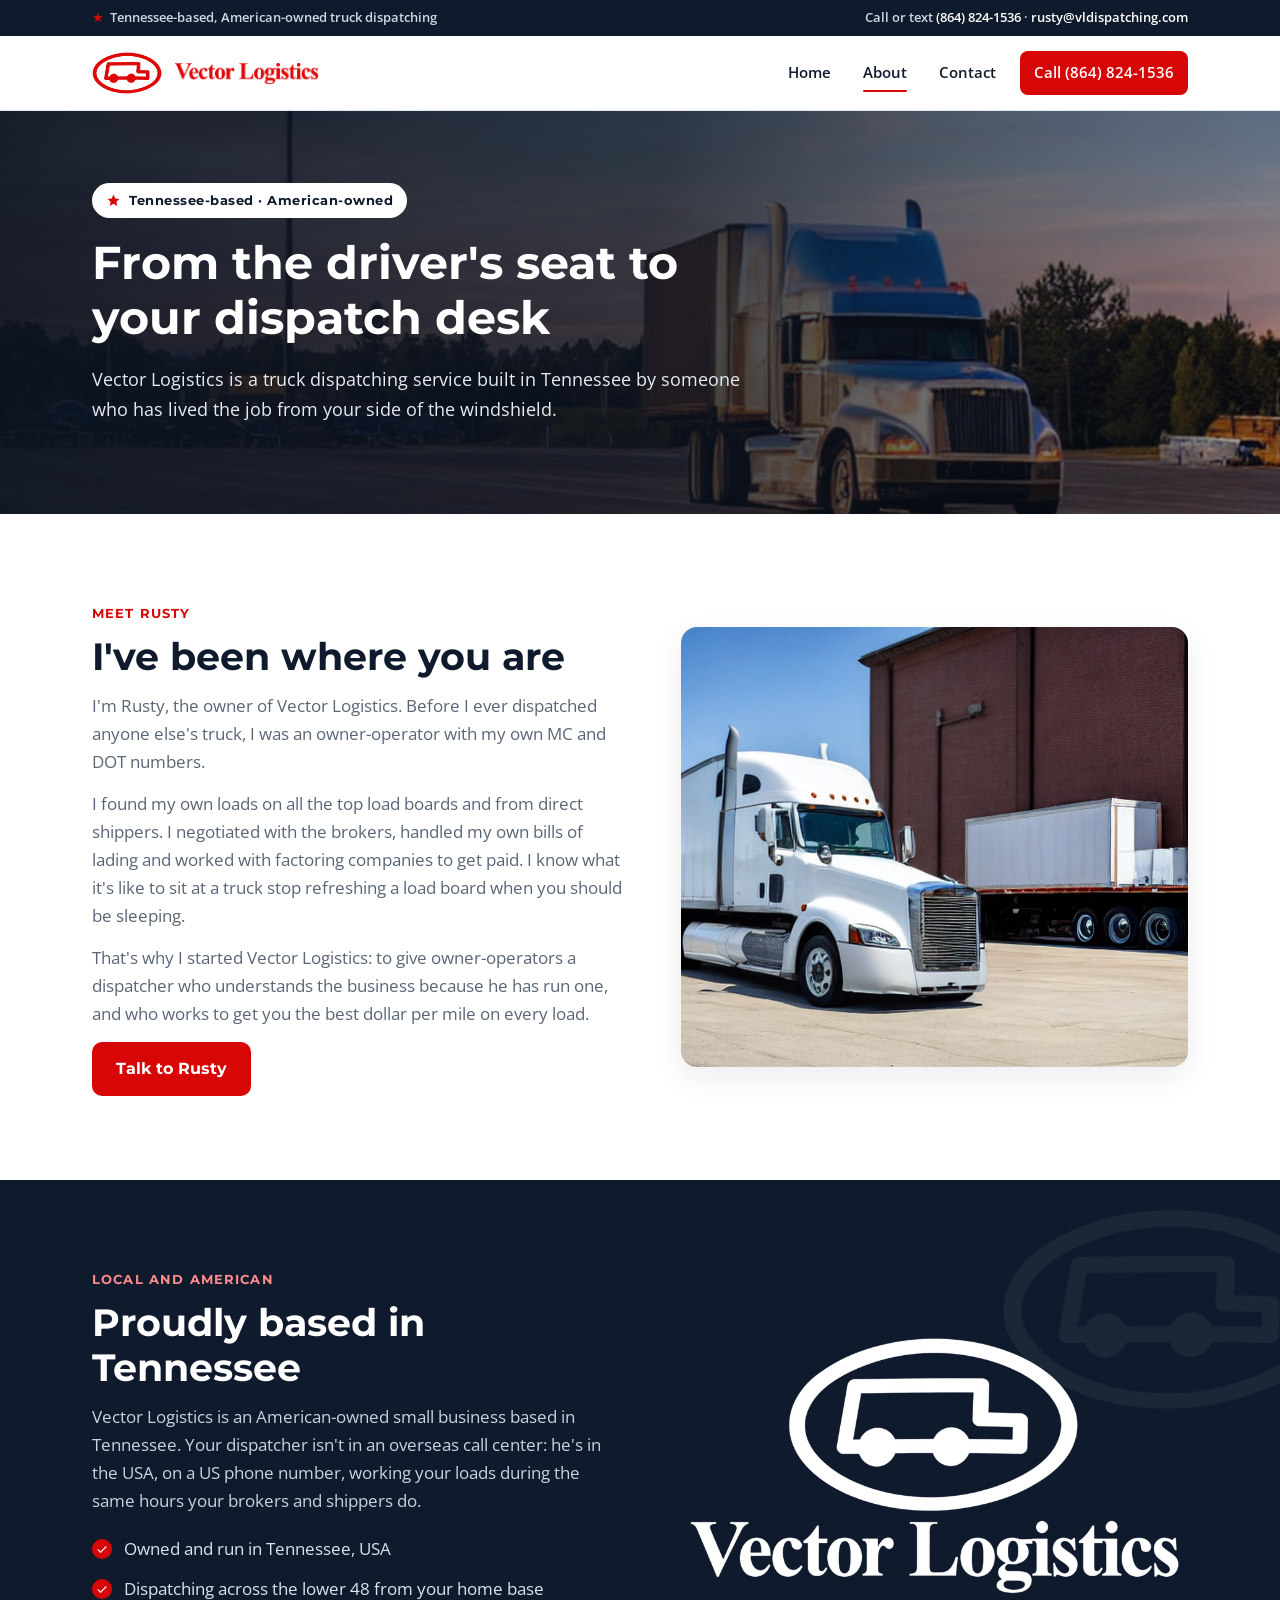
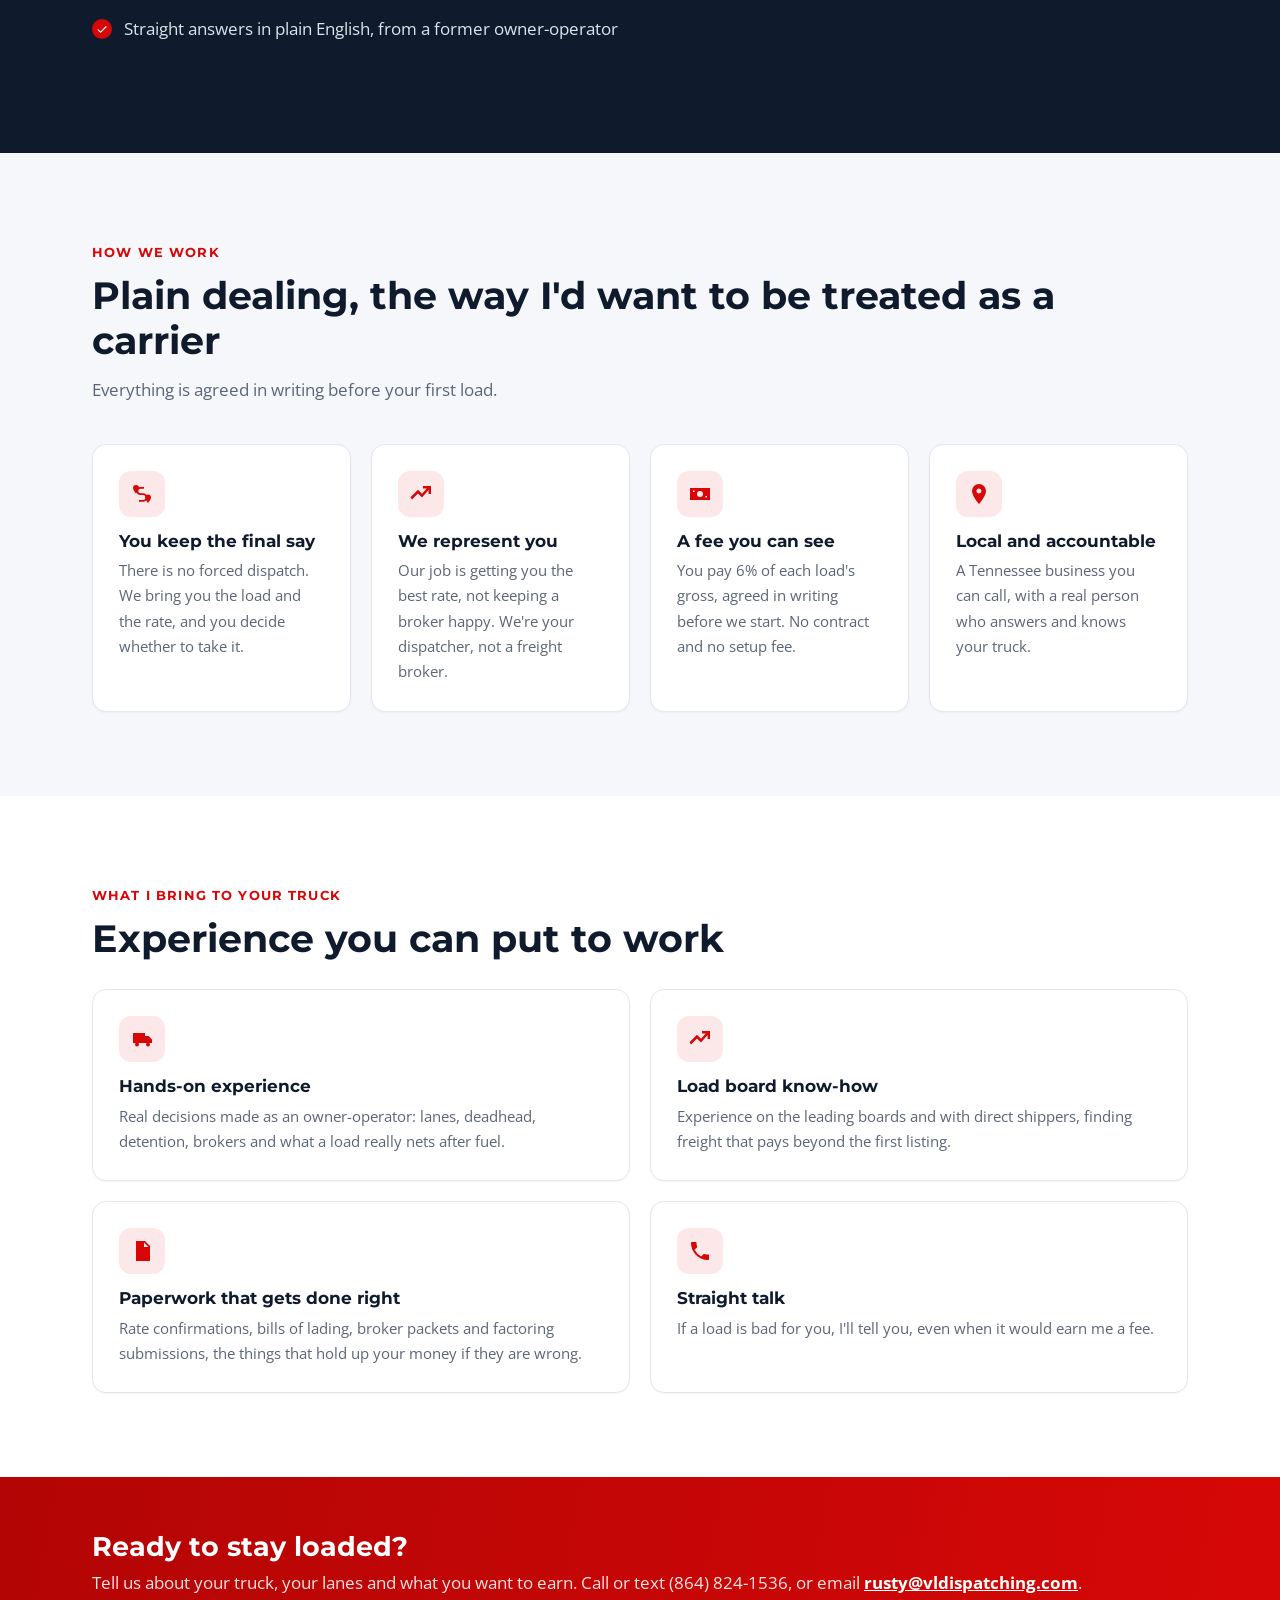
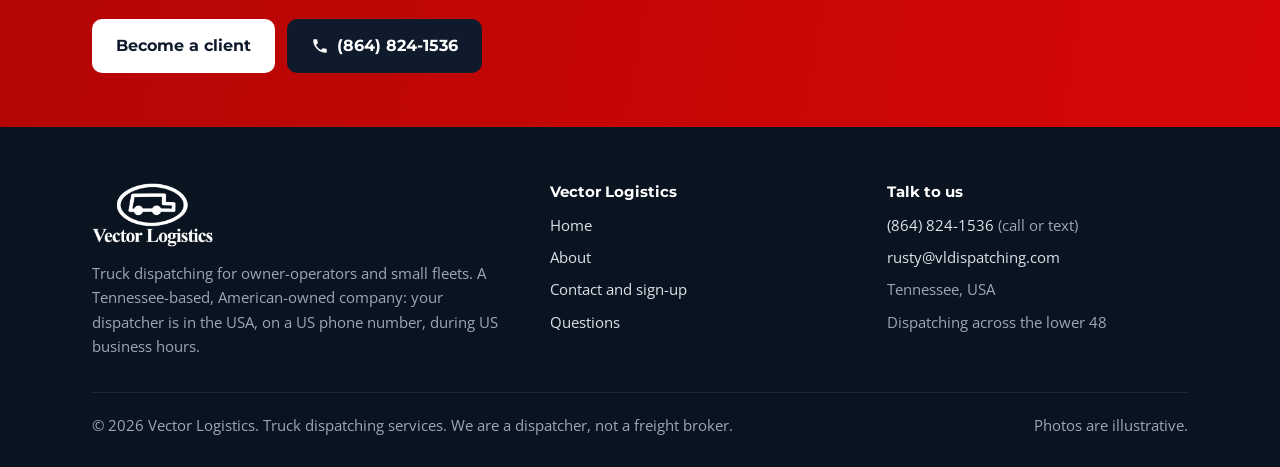
==== commit de4ee32c: "Vector Logistics site 2.0: the real logo, Tennessee and American-owned, a contact form - The Vector " ====
--- a/about.html
+++ b/about.html
@@ -1,28 +1,68 @@
 <!DOCTYPE html>
 <html lang="en"><head><meta charset="UTF-8"><meta name="viewport" content="width=device-width, initial-scale=1.0">
-<title>About | Vector Logistics</title><meta name="description" content="Vector Logistics is run by Rusty, a former owner-operator with hands-on experience booking freight from the top load boards and direct shippers.">
-<meta property="og:title" content="About | Vector Logistics"><meta property="og:description" content="Vector Logistics is run by Rusty, a former owner-operator with hands-on experience booking freight from the top load boards and direct shippers."><meta property="og:type" content="website">
-<link rel="icon" type="image/svg+xml" href="images/logo.svg">
+<title>About | Vector Logistics, Tennessee-Based Truck Dispatching</title><meta name="description" content="Meet Rusty, the former owner-operator behind Vector Logistics: a Tennessee-based, American-owned truck dispatching service for owner-operators and small fleets.">
+<meta name="theme-color" content="#0f1b2d">
+<meta property="og:title" content="About | Vector Logistics, Tennessee-Based Truck Dispatching"><meta property="og:description" content="Meet Rusty, the former owner-operator behind Vector Logistics: a Tennessee-based, American-owned truck dispatching service for owner-operators and small fleets."><meta property="og:type" content="website">
+<meta property="og:image" content="https://rostyslav296.github.io/vector-logistics/images/og-image.png"><meta name="twitter:card" content="summary_large_image">
+<link rel="icon" type="image/png" href="images/favicon.png"><link rel="apple-touch-icon" href="images/apple-touch-icon.png">
 <link rel="preconnect" href="https://fonts.googleapis.com"><link rel="preconnect" href="https://fonts.gstatic.com" crossorigin>
-<link href="https://fonts.googleapis.com/css2?family=Montserrat:wght@600;700&family=Open+Sans:wght@400;600&display=swap" rel="stylesheet">
-<link rel="stylesheet" href="css/styles.css"></head><body>
-<header class="header"><div class="container"><a href="index.html" class="logo"><img src="images/logo.svg" alt="">Vector Logistics</a>
-<button class="nav-toggle" aria-label="Menu"><span></span><span></span><span></span></button>
-<ul class="nav-links"><li><a href="index.html">Home</a></li><li><a href="about.html" class="active">About</a></li><li><a class="call" href="tel:8648241536">Call (864) 824-1536</a></li></ul></div></header>
+<link href="https://fonts.googleapis.com/css2?family=Montserrat:wght@600;700&family=Open+Sans:wght@400;600;700&display=swap" rel="stylesheet">
+<link rel="stylesheet" href="css/styles.css">
+<script type="application/ld+json">{"@context": "https://schema.org", "@type": "ProfessionalService", "name": "Vector Logistics", "description": "Tennessee-based, American-owned truck dispatching for owner-operators and small fleets. 6% of each load's gross, no contracts.", "telephone": "+1-864-824-1536", "email": "rusty@vldispatching.com", "image": "https://rostyslav296.github.io/vector-logistics/images/logo.png", "address": {"@type": "PostalAddress", "addressRegion": "TN", "addressCountry": "US"}, "areaServed": {"@type": "Country", "name": "United States"}, "priceRange": "6% of load gross"}</script></head><body>
+<a class="skip" href="#main">Skip to the content</a>
+<div class="topbar"><div class="container"><span><span class="star">&#9733;</span>Tennessee-based, American-owned truck dispatching</span><span class="tb-right">Call or text <a href="tel:8648241536">(864) 824-1536</a> &middot; <a href="mailto:rusty@vldispatching.com">rusty@vldispatching.com</a></span></div></div>
+<header class="header"><div class="container">
+<a href="index.html" class="brand" aria-label="Vector Logistics, home"><img class="brand-mark" src="images/logo-mark.png" alt="" width="70" height="42"><img class="brand-word" src="images/logo-wordmark.png" alt="Vector Logistics" width="145" height="23"></a>
+<button class="nav-toggle" aria-label="Menu" aria-expanded="false" aria-controls="nav"><span></span><span></span><span></span></button>
+<nav id="nav" class="nav-links" aria-label="Main"><a href="index.html">Home</a><a href="about.html" class="active" aria-current="page">About</a><a href="contact.html">Contact</a><a class="call" href="tel:8648241536">Call (864) 824-1536</a></nav>
+</div></header>
+<main id="main">
 
-<section class="page-hero"><div class="container"><span class="eyebrow">About</span><h1>From the driver's seat to your dispatch desk</h1><p>Vector Logistics is a truck dispatching service built by someone who has lived the job from your side of the windshield.</p></div></section>
-<section class="section"><div class="container split"><div><h2 class="section-title">Meet Rusty</h2>
-<p>I'm Rusty, the owner of Vector Logistics. Before I ever dispatched anyone else's truck, I was an owner-operator with my own MC and DOT numbers.</p><br>
-<p>I found my own loads on all the top load boards and from direct shippers. I negotiated with the brokers, handled my own bills of lading and worked with factoring companies to get paid. I know what it's like to sit at a truck stop refreshing a load board when you should be sleeping.</p><br>
-<p>That's why I started Vector Logistics: to give owner-operators a dispatcher who understands the business because he has run one, and who works to get you the best dollar per mile on every load.</p></div>
-<img src="images/owner-truck.jpg" alt="A semi truck parked at a truck stop at dusk" loading="lazy"></div></section>
-<section class="section alt"><div class="container"><h2 class="section-title">How we work</h2><p class="section-subtitle">Plain dealing, the way I'd want to be treated as a carrier.</p><div class="grid g3">
-<div class="card"><div class="icon"><svg viewBox="0 0 24 24"><path d="M6 3a3 3 0 0 1 3 3c0 2-3 5.5-3 5.5S3 8 3 6a3 3 0 0 1 3-3zM18 12.5a3 3 0 0 1 3 3c0 2-3 5.5-3 5.5s-3-3.5-3-5.5a3 3 0 0 1 3-3zM9 18h4a2.5 2.5 0 0 0 0-5h-2.5a4 4 0 0 1 0-8H14v1.8h-3.5a2.2 2.2 0 0 0 0 4.4H13a4.3 4.3 0 0 1 0 8.6H9z"/></svg></div><h3>You keep the final say</h3><p>There is no forced dispatch. We bring you the load and the rate, and you decide whether to take it.</p></div><div class="card"><div class="icon"><svg viewBox="0 0 24 24"><path d="M3 17.5l6-6 4 4 6.6-7.4V12H22V4h-8v2.4h3.8L13 11.8l-4-4-7.5 7.5z"/></svg></div><h3>We represent you</h3><p>Our job is getting you the best rate, not keeping a broker happy. We're your dispatcher, not a freight broker.</p></div><div class="card"><div class="icon"><svg viewBox="0 0 24 24"><path d="M2 6h20v12H2zM12 9a3 3 0 1 0 0 6 3 3 0 0 0 0-6zM5 8.5v1.6h1.6V8.5zM17.4 13.9v1.6H19v-1.6z"/></svg></div><h3>A fee you can see</h3><p>You pay 6% of each load's gross, agreed in writing before we start. No contract and no setup fee.</p></div></div></div></section>
-<section class="section"><div class="container"><h2 class="section-title">What I bring to your truck</h2><div class="grid g2" style="margin-top:22px">
-<div class="card"><h3>Hands-on experience</h3><p>Real decisions made as an owner-operator: lanes, deadhead, detention, brokers and what a load really nets after fuel.</p></div>
-<div class="card"><h3>Load board know-how</h3><p>Experience on the leading boards and with direct shippers, finding freight that pays beyond the first listing.</p></div>
-<div class="card"><h3>Paperwork that gets done right</h3><p>Rate confirmations, bills of lading, broker packets and factoring submissions, the things that hold up your money if they're wrong.</p></div>
-<div class="card"><h3>Straight talk</h3><p>If a load is bad for you, I'll tell you, even when it would earn me a fee.</p></div></div></div></section>
-<section class="band"><div class="container"><div><h2>Ready to stay loaded?</h2><p>Talk to Rusty about your truck, your lanes and what you want to earn, or email <a href="mailto:rusty@vldispatching.com">rusty@vldispatching.com</a>.</p></div><a class="btn" href="tel:8648241536">Call or text (864) 824-1536</a></div></section>
-<footer class="footer"><div class="container"><span>&copy; <span id="y"></span> Vector Logistics. Truck dispatching services. Images are illustrative.</span><span><a href="tel:8648241536">(864) 824-1536</a> &middot; <a href="mailto:rusty@vldispatching.com">rusty@vldispatching.com</a></span></div></footer>
-<script src="js/main.js"></script></body></html>
+<section class="hero small" style="background-image:url('images/owner-truck.jpg')"><div class="container"><div class="hero-copy">
+<span class="badge"><svg viewBox="0 0 24 24" aria-hidden="true"><path d="M12 2.5l2.9 6.1 6.6.8-4.9 4.6 1.3 6.6L12 17.3l-5.9 3.3 1.3-6.6L2.5 9.4l6.6-.8z"/></svg> Tennessee-based &middot; American-owned</span>
+<h1>From the driver's seat to your dispatch desk</h1>
+<p>Vector Logistics is a truck dispatching service built in Tennessee by someone who has lived the job from your side of the windshield.</p>
+</div></div></section>
+
+<section class="section"><div class="container split"><div><span class="eyebrow">Meet Rusty</span><h2 class="section-title">I've been where you are</h2>
+<p>I'm Rusty, the owner of Vector Logistics. Before I ever dispatched anyone else's truck, I was an owner-operator with my own MC and DOT numbers.</p>
+<p>I found my own loads on all the top load boards and from direct shippers. I negotiated with the brokers, handled my own bills of lading and worked with factoring companies to get paid. I know what it's like to sit at a truck stop refreshing a load board when you should be sleeping.</p>
+<p>That's why I started Vector Logistics: to give owner-operators a dispatcher who understands the business because he has run one, and who works to get you the best dollar per mile on every load.</p>
+<a class="btn btn-primary" href="contact.html">Talk to Rusty</a></div>
+<img src="images/loading-dock.jpg" alt="A semi truck at a loading dock" loading="lazy" width="900" height="600"></div></section>
+
+<section class="section dark local"><div class="container split">
+<div><span class="eyebrow">Local and American</span><h2 class="section-title">Proudly based in Tennessee</h2>
+<p style="color:#c9d3df">Vector Logistics is an American-owned small business based in Tennessee. Your dispatcher isn't in an overseas call center: he's in the USA, on a US phone number, working your loads during the same hours your brokers and shippers do.</p>
+<ul class="checks"><li>Owned and run in Tennessee, USA</li><li>Dispatching across the lower 48 from your home base</li><li>Straight answers in plain English, from a former owner-operator</li></ul></div>
+<img src="images/logo-white.png" alt="The Vector Logistics logo" loading="lazy" width="797" height="420" style="box-shadow:none;object-fit:contain;max-height:260px">
+</div></section>
+
+<section class="section alt"><div class="container"><span class="eyebrow">How we work</span><h2 class="section-title">Plain dealing, the way I'd want to be treated as a carrier</h2><p class="section-subtitle">Everything is agreed in writing before your first load.</p>
+<div class="grid g4">
+<div class="card"><div class="icon"><svg viewBox="0 0 24 24" aria-hidden="true"><path d="M6 3a3 3 0 0 1 3 3c0 2-3 5.5-3 5.5S3 8 3 6a3 3 0 0 1 3-3zM18 12.5a3 3 0 0 1 3 3c0 2-3 5.5-3 5.5s-3-3.5-3-5.5a3 3 0 0 1 3-3zM9 18h4a2.5 2.5 0 0 0 0-5h-2.5a4 4 0 0 1 0-8H14v1.8h-3.5a2.2 2.2 0 0 0 0 4.4H13a4.3 4.3 0 0 1 0 8.6H9z"/></svg></div><h3>You keep the final say</h3><p>There is no forced dispatch. We bring you the load and the rate, and you decide whether to take it.</p></div>
+<div class="card"><div class="icon"><svg viewBox="0 0 24 24" aria-hidden="true"><path d="M3 17.5l6-6 4 4 6.6-7.4V12H22V4h-8v2.4h3.8L13 11.8l-4-4-7.5 7.5z"/></svg></div><h3>We represent you</h3><p>Our job is getting you the best rate, not keeping a broker happy. We're your dispatcher, not a freight broker.</p></div>
+<div class="card"><div class="icon"><svg viewBox="0 0 24 24" aria-hidden="true"><path d="M2 6h20v12H2zM12 9a3 3 0 1 0 0 6 3 3 0 0 0 0-6zM5 8.5v1.6h1.6V8.5zM17.4 13.9v1.6H19v-1.6z"/></svg></div><h3>A fee you can see</h3><p>You pay 6% of each load's gross, agreed in writing before we start. No contract and no setup fee.</p></div>
+<div class="card"><div class="icon"><svg viewBox="0 0 24 24" aria-hidden="true"><path d="M12 2a7 7 0 0 1 7 7c0 5-7 13-7 13S5 14 5 9a7 7 0 0 1 7-7zm0 4.5a2.5 2.5 0 1 0 0 5 2.5 2.5 0 0 0 0-5z"/></svg></div><h3>Local and accountable</h3><p>A Tennessee business you can call, with a real person who answers and knows your truck.</p></div>
+</div></div></section>
+
+<section class="section"><div class="container"><span class="eyebrow">What I bring to your truck</span><h2 class="section-title">Experience you can put to work</h2>
+<div class="grid g2" style="margin-top:28px">
+<div class="card"><div class="icon"><svg viewBox="0 0 24 24" aria-hidden="true"><path d="M3 6h12v10H3zM15 9h3.6L22 12.6V16h-7zM7 19.5a2 2 0 1 1 0-4 2 2 0 0 1 0 4zM18 19.5a2 2 0 1 1 0-4 2 2 0 0 1 0 4z"/></svg></div><h3>Hands-on experience</h3><p>Real decisions made as an owner-operator: lanes, deadhead, detention, brokers and what a load really nets after fuel.</p></div>
+<div class="card"><div class="icon"><svg viewBox="0 0 24 24" aria-hidden="true"><path d="M3 17.5l6-6 4 4 6.6-7.4V12H22V4h-8v2.4h3.8L13 11.8l-4-4-7.5 7.5z"/></svg></div><h3>Load board know-how</h3><p>Experience on the leading boards and with direct shippers, finding freight that pays beyond the first listing.</p></div>
+<div class="card"><div class="icon"><svg viewBox="0 0 24 24" aria-hidden="true"><path d="M6 2h9l5 5v15H6zM14 3.5V8h4.5zM9 12h8v1.6H9zM9 15.5h8v1.6H9z"/></svg></div><h3>Paperwork that gets done right</h3><p>Rate confirmations, bills of lading, broker packets and factoring submissions, the things that hold up your money if they are wrong.</p></div>
+<div class="card"><div class="icon"><svg viewBox="0 0 24 24" aria-hidden="true"><path d="M6.6 10.8a15 15 0 0 0 6.6 6.6l2.2-2.2c.3-.3.7-.4 1-.2 1.1.4 2.3.6 3.6.6.6 0 1 .4 1 1V20c0 .6-.4 1-1 1A17 17 0 0 1 3 4c0-.6.4-1 1-1h3.5c.6 0 1 .4 1 1 0 1.3.2 2.5.6 3.6.1.3 0 .7-.2 1z"/></svg></div><h3>Straight talk</h3><p>If a load is bad for you, I'll tell you, even when it would earn me a fee.</p></div>
+</div></div></section>
+<section class="band"><div class="container"><div><h2>Ready to stay loaded?</h2><p>Tell us about your truck, your lanes and what you want to earn. Call or text (864) 824-1536, or email <a href="mailto:rusty@vldispatching.com">rusty@vldispatching.com</a>.</p></div>
+<div class="cta"><a class="btn btn-light" href="contact.html">Become a client</a><a class="btn btn-navy" href="tel:8648241536"><svg width="18" height="18" fill="currentColor" viewBox="0 0 24 24" aria-hidden="true"><path d="M6.6 10.8a15 15 0 0 0 6.6 6.6l2.2-2.2c.3-.3.7-.4 1-.2 1.1.4 2.3.6 3.6.6.6 0 1 .4 1 1V20c0 .6-.4 1-1 1A17 17 0 0 1 3 4c0-.6.4-1 1-1h3.5c.6 0 1 .4 1 1 0 1.3.2 2.5.6 3.6.1.3 0 .7-.2 1z"/></svg> (864) 824-1536</a></div></div></section>
+</main>
+<footer class="footer"><div class="container">
+<div class="footer-grid">
+<div><img class="footer-logo" src="images/logo-white.png" alt="Vector Logistics" width="121" height="64"><p>Truck dispatching for owner-operators and small fleets. A Tennessee-based, American-owned company: your dispatcher is in the USA, on a US phone number, during US business hours.</p></div>
+<div><h4>Vector Logistics</h4><ul><li><a href="index.html">Home</a></li><li><a href="about.html">About</a></li><li><a href="contact.html">Contact and sign-up</a></li><li><a href="index.html#faq">Questions</a></li></ul></div>
+<div><h4>Talk to us</h4><ul><li><a href="tel:8648241536">(864) 824-1536</a> (call or text)</li><li><a href="mailto:rusty@vldispatching.com">rusty@vldispatching.com</a></li><li>Tennessee, USA</li><li>Dispatching across the lower 48</li></ul></div>
+</div>
+<div class="footer-bottom"><span>&copy; <span id="y">2026</span> Vector Logistics. Truck dispatching services. We are a dispatcher, not a freight broker.</span><span>Photos are illustrative.</span></div>
+</div></footer>
+<script src="js/main.js"></script>
+</body></html>
--- a/css/styles.css
+++ b/css/styles.css
@@ -1,46 +1,221 @@
-:root{--navy:#0f1b2d;--navy2:#15233a;--steel:#2b3b52;--amber:#f5a623;--amber2:#d98a0b;--ink:#1c2533;--muted:#5b6778;--line:#e3e8ee;--bg:#f6f8fa;--white:#fff}
-*{box-sizing:border-box;margin:0;padding:0}html{scroll-behavior:smooth}
-body{font-family:'Open Sans',system-ui,-apple-system,sans-serif;color:var(--ink);background:var(--white);line-height:1.65;font-size:17px}
-h1,h2,h3{font-family:'Montserrat',system-ui,sans-serif;line-height:1.18;color:var(--navy)}
-img{max-width:100%;display:block}a{color:inherit}
-.container{max-width:1120px;margin:0 auto;padding:0 20px}
-.header{position:sticky;top:0;z-index:20;background:rgba(15,27,45,.97);backdrop-filter:blur(8px)}
-.header .container{display:flex;align-items:center;justify-content:space-between;min-height:68px;gap:16px}
-.logo{display:flex;align-items:center;gap:11px;text-decoration:none;color:#fff;font-family:'Montserrat',sans-serif;font-weight:700;font-size:1.12rem;white-space:nowrap}
-.logo img{width:46px;height:auto}
-.nav-links{display:flex;list-style:none;gap:6px;align-items:center}
-.nav-links a{text-decoration:none;color:#d9e0ea;padding:8px 13px;border-radius:7px;font-weight:600;font-size:.94rem}
-.nav-links a:hover,.nav-links a.active{color:#fff;background:rgba(255,255,255,.1)}
-.nav-links a.call{background:var(--amber);color:var(--navy)}.nav-links a.call:hover{background:#ffb739;color:var(--navy)}
-.nav-toggle{display:none;background:none;border:0;padding:8px;cursor:pointer}.nav-toggle span{display:block;width:24px;height:2px;margin:5px 0;background:#fff}
-.hero{position:relative;background:var(--navy) center/cover no-repeat;color:#fff;padding:112px 0 104px}
-.hero::before{content:"";position:absolute;inset:0;background:linear-gradient(95deg,rgba(11,20,34,.93) 0%,rgba(11,20,34,.76) 52%,rgba(11,20,34,.32) 100%)}
-.hero .container{position:relative}.hero-copy{max-width:640px}
-.hero h1{color:#fff;font-size:clamp(2.2rem,5.2vw,3.5rem);margin-bottom:18px}
-.hero p{font-size:1.17rem;color:#e6ebf2;margin-bottom:28px}
-.eyebrow{display:inline-block;font-family:'Montserrat',sans-serif;font-weight:700;font-size:.8rem;letter-spacing:.09em;text-transform:uppercase;color:var(--amber);margin-bottom:12px}
+/* Vector Logistics: red, white and navy, from the logo. */
+:root{
+  --red:#d70707;--red2:#b30505;--red-soft:rgba(215,7,7,.09);
+  --navy:#0f1b2d;--navy2:#16263f;--steel:#2b3b52;
+  --ink:#1c2533;--muted:#5a6677;--line:#e2e7ee;--bg:#f5f7fa;--white:#fff;
+  --radius:14px;--shadow:0 10px 30px rgba(15,27,45,.08);
+}
+*{box-sizing:border-box;margin:0;padding:0}
+html{scroll-behavior:smooth}
+body{font-family:'Open Sans',system-ui,-apple-system,sans-serif;color:var(--ink);background:var(--white);line-height:1.65;font-size:17px;-webkit-font-smoothing:antialiased}
+h1,h2,h3,h4{font-family:'Montserrat',system-ui,sans-serif;line-height:1.18;color:var(--navy)}
+img{max-width:100%;display:block}
+a{color:inherit}
+:focus-visible{outline:3px solid var(--red);outline-offset:2px}
+.container{max-width:1140px;margin:0 auto;padding:0 22px}
+.skip{position:absolute;left:-999px;top:0;background:var(--navy);color:#fff;padding:10px 16px;z-index:50}
+.skip:focus{left:10px}
+
+/* top bar + header */
+.topbar{background:var(--navy);color:#cfd8e3;font-size:.82rem;font-weight:600}
+.topbar .container{display:flex;justify-content:space-between;align-items:center;gap:12px;min-height:36px;flex-wrap:wrap}
+.topbar a{text-decoration:none;color:#fff}
+.star{color:var(--red);margin-right:6px}
+.header{position:sticky;top:0;z-index:20;background:rgba(255,255,255,.97);backdrop-filter:blur(8px);border-bottom:1px solid var(--line)}
+.header .container{display:flex;align-items:center;justify-content:space-between;min-height:74px;gap:16px}
+.brand{display:flex;align-items:center;gap:12px;text-decoration:none}
+.brand-mark{height:42px;width:auto}
+.brand-word{height:23px;width:auto}
+.nav-links{display:flex;gap:4px;align-items:center}
+.nav-links a{text-decoration:none;color:var(--navy);padding:9px 14px;border-radius:8px;font-weight:600;font-size:.95rem;position:relative}
+.nav-links a:hover{background:var(--bg)}
+.nav-links a.active::after{content:"";position:absolute;left:14px;right:14px;bottom:3px;height:2px;background:var(--red);border-radius:2px}
+.nav-links a.call{background:var(--red);color:#fff;margin-left:6px}
+.nav-links a.call:hover{background:var(--red2)}
+.nav-toggle{display:none;background:none;border:0;padding:8px;cursor:pointer}
+.nav-toggle span{display:block;width:24px;height:2px;margin:5px 0;background:var(--navy);transition:.2s}
+
+/* hero */
+.hero{position:relative;background:var(--navy) center/cover no-repeat;color:#fff;padding:104px 0 96px}
+.hero::before{content:"";position:absolute;inset:0;background:linear-gradient(95deg,rgba(11,20,34,.94) 0%,rgba(11,20,34,.8) 50%,rgba(11,20,34,.35) 100%)}
+.hero .container{position:relative}
+.hero-copy{max-width:660px}
+.hero h1{color:#fff;font-size:clamp(2.2rem,5.2vw,3.55rem);margin-bottom:18px}
+.hero p{font-size:1.15rem;color:#e6ebf2;margin-bottom:26px}
+.hero.small{padding:72px 0 64px}
+.hero.small h1{font-size:clamp(2rem,4.4vw,2.9rem)}
+.badge{display:inline-flex;align-items:center;gap:8px;background:#fff;color:var(--navy);font-family:'Montserrat',sans-serif;font-weight:700;font-size:.8rem;letter-spacing:.04em;padding:7px 14px;border-radius:999px;margin-bottom:18px}
+.badge svg{width:15px;height:15px;fill:var(--red)}
+.fine{font-size:.9rem;color:#c3cdd9;margin-top:16px}
+.eyebrow{display:inline-block;font-family:'Montserrat',sans-serif;font-weight:700;font-size:.8rem;letter-spacing:.09em;text-transform:uppercase;color:var(--red);margin-bottom:10px}
+.dark .eyebrow,.hero .eyebrow{color:#ff8a8a}
 .cta{display:flex;flex-wrap:wrap;gap:12px}
-.btn{display:inline-block;text-decoration:none;font-family:'Montserrat',sans-serif;font-weight:700;font-size:.97rem;padding:14px 25px;border-radius:9px;transition:.15s}
-.btn-primary{background:var(--amber);color:var(--navy)}.btn-primary:hover{background:#ffb739;transform:translateY(-1px)}
-.btn-outline{border:2px solid rgba(255,255,255,.6);color:#fff}.btn-outline:hover{background:rgba(255,255,255,.12)}
-.section{padding:78px 0}.section.alt{background:var(--bg)}.section.dark{background:var(--navy);color:#dce3ec}.section.dark h2,.section.dark h3{color:#fff}
-.section-title{font-size:clamp(1.7rem,3.4vw,2.35rem);margin-bottom:10px}
-.section-subtitle{color:var(--muted);max-width:680px;margin-bottom:38px}.dark .section-subtitle{color:#b8c3d1}
-.grid{display:grid;gap:20px}.g3{grid-template-columns:repeat(3,1fr)}.g2{grid-template-columns:repeat(2,1fr)}.g4{grid-template-columns:repeat(4,1fr)}
-.card{background:#fff;border:1px solid var(--line);border-radius:13px;padding:25px;box-shadow:0 1px 2px rgba(15,27,45,.04)}
-.card h3{font-size:1.09rem;margin:12px 0 7px}.card p{color:var(--muted);font-size:.96rem}
-.icon{width:44px;height:44px;border-radius:11px;background:rgba(245,166,35,.15);display:flex;align-items:center;justify-content:center}.icon svg{width:24px;height:24px;fill:var(--amber2)}
-.split{display:grid;grid-template-columns:1.05fr 1fr;gap:46px;align-items:center}
-.split img{border-radius:15px;box-shadow:0 14px 34px rgba(15,27,45,.2);aspect-ratio:4/3;object-fit:cover;width:100%;background:var(--steel)}
-.steps{counter-reset:s;display:grid;gap:18px;grid-template-columns:repeat(4,1fr)}
-.step{counter-increment:s;background:var(--navy2);border:1px solid var(--steel);border-radius:13px;padding:23px}
-.step::before{content:counter(s);display:flex;width:34px;height:34px;align-items:center;justify-content:center;border-radius:50%;background:var(--amber);color:var(--navy);font-family:'Montserrat',sans-serif;font-weight:700;margin-bottom:12px}
-.step h3{font-size:1.02rem;margin-bottom:6px}.step p{font-size:.93rem;color:#b8c3d1}
-.checks{list-style:none;margin:14px 0 22px}.checks li{padding:6px 0 6px 31px;position:relative}
-.checks li::before{content:"";position:absolute;left:0;top:11px;width:19px;height:19px;border-radius:50%;background:var(--amber) url("data:image/svg+xml,%3Csvg xmlns='http://www.w3.org/2000/svg' viewBox='0 0 24 24'%3E%3Cpath fill='%230f1b2d' d='M9.5 16.6 5.4 12.5l-1.4 1.4 5.5 5.5L20 8.9l-1.4-1.4z'/%3E%3C/svg%3E") center/14px no-repeat}
-.pills{display:flex;flex-wrap:wrap;gap:9px}.pill{background:#fff;border:1px solid var(--line);border-radius:999px;padding:8px 15px;font-weight:600;font-size:.91rem;color:var(--navy2)}
-.page-hero{background:var(--navy);padding:64px 0;color:#fff}.page-hero h1{color:#fff;font-size:clamp(2rem,4.4vw,2.9rem);margin-bottom:9px}.page-hero p{color:#cfd7e2;max-width:680px}
-.band{background:linear-gradient(100deg,var(--amber),#ffc55c);padding:50px 0}.band .container{display:flex;flex-wrap:wrap;gap:20px;align-items:center;justify-content:space-between}.band h2{font-size:1.65rem}.band p{color:#2a2212}.band .btn{background:var(--navy);color:#fff}.band p a{color:var(--navy);font-weight:700}
-.footer{background:#0a1320;color:#9ba8b8;padding:34px 0;font-size:.9rem}.footer .container{display:flex;flex-wrap:wrap;gap:14px;justify-content:space-between;align-items:center}.footer a{color:#dbe2ea;text-decoration:none}
-@media(max-width:920px){.g3,.g4,.steps{grid-template-columns:repeat(2,1fr)}.split{grid-template-columns:1fr;gap:26px}}
-@media(max-width:680px){.nav-toggle{display:block}.nav-links{display:none;position:absolute;left:0;right:0;top:68px;background:var(--navy);flex-direction:column;align-items:stretch;padding:10px 20px 18px}.nav-links.open{display:flex}.g3,.g2,.g4,.steps{grid-template-columns:1fr}.hero{padding:76px 0}.section{padding:56px 0}}
+.btn{display:inline-flex;align-items:center;gap:8px;text-decoration:none;font-family:'Montserrat',sans-serif;font-weight:700;font-size:.97rem;padding:14px 24px;border-radius:10px;transition:.15s;border:0;cursor:pointer}
+.btn-primary{background:var(--red);color:#fff}
+.btn-primary:hover{background:var(--red2);transform:translateY(-1px)}
+.btn-outline{border:2px solid rgba(255,255,255,.65);color:#fff;padding:12px 22px}
+.btn-outline:hover{background:rgba(255,255,255,.12)}
+.btn-navy{background:var(--navy);color:#fff}
+.btn-navy:hover{background:var(--steel)}
+.btn-light{background:#fff;color:var(--navy)}
+.btn-light:hover{background:#eef2f6}
+
+/* trust strip */
+.trust{background:#fff;border-bottom:1px solid var(--line)}
+.trust .container{display:grid;grid-template-columns:repeat(4,1fr);gap:0}
+.trust-item{display:flex;gap:12px;align-items:flex-start;padding:24px 18px;border-right:1px solid var(--line)}
+.trust-item:last-child{border-right:0}
+.trust-item strong{display:block;font-family:'Montserrat',sans-serif;color:var(--navy);font-size:.98rem}
+.trust-item span{color:var(--muted);font-size:.88rem;line-height:1.45;display:block}
+
+/* sections */
+.section{padding:84px 0}
+.section.alt{background:var(--bg)}
+.section.dark{background:var(--navy);color:#dce3ec}
+.section.dark h2,.section.dark h3{color:#fff}
+.section-title{font-size:clamp(1.75rem,3.4vw,2.4rem);margin-bottom:12px}
+.section-subtitle{color:var(--muted);max-width:690px;margin-bottom:40px}
+.dark .section-subtitle{color:#b8c3d1}
+.center{text-align:center}.center .section-subtitle{margin-left:auto;margin-right:auto}
+.grid{display:grid;gap:20px}
+.g3{grid-template-columns:repeat(3,1fr)}.g2{grid-template-columns:repeat(2,1fr)}.g4{grid-template-columns:repeat(4,1fr)}
+.card{background:#fff;border:1px solid var(--line);border-radius:var(--radius);padding:26px;box-shadow:0 1px 2px rgba(15,27,45,.04);transition:.18s}
+.card:hover{box-shadow:var(--shadow);transform:translateY(-2px)}
+.card h3{font-size:1.08rem;margin:14px 0 7px}
+.card p{color:var(--muted);font-size:.96rem}
+.icon{width:46px;height:46px;border-radius:12px;background:var(--red-soft);display:flex;align-items:center;justify-content:center;flex:none}
+.icon svg{width:24px;height:24px;fill:var(--red)}
+.split{display:grid;grid-template-columns:1.05fr 1fr;gap:56px;align-items:center}
+.split img{border-radius:16px;box-shadow:var(--shadow);width:100%;height:100%;max-height:440px;object-fit:cover}
+.split p{color:var(--muted);margin-bottom:14px}
+.checks{list-style:none;margin:20px 0 26px}
+.checks li{position:relative;padding-left:32px;margin-bottom:12px;color:var(--ink)}
+.checks li::before{content:"";position:absolute;left:0;top:4px;width:20px;height:20px;border-radius:50%;background:var(--red) url("data:image/svg+xml,%3Csvg xmlns='http://www.w3.org/2000/svg' viewBox='0 0 24 24'%3E%3Cpath fill='%23fff' d='M9.5 16.2 5.3 12l-1.4 1.4 5.6 5.6L20.1 8.4 18.7 7z'/%3E%3C/svg%3E") center/14px no-repeat}
+.dark .checks li,.contact-card .checks li{color:#dce3ec}
+
+/* local, American */
+.local{position:relative;overflow:hidden}
+.local::after{content:"";position:absolute;right:-60px;top:-40px;width:340px;height:340px;background:url(../images/logo-mark-white.png) center/contain no-repeat;opacity:.05;pointer-events:none}
+.local .split{position:relative;z-index:1}
+.stat{background:var(--navy2);border:1px solid rgba(255,255,255,.08);border-radius:var(--radius);padding:22px}
+.stat strong{display:block;font-family:'Montserrat',sans-serif;color:#fff;font-size:1.05rem;margin-bottom:4px}
+.stat span{color:#b8c3d1;font-size:.93rem}
+
+/* pricing */
+.price{display:grid;grid-template-columns:.9fr 1.1fr;gap:28px;align-items:stretch}
+.price-big{background:var(--navy);color:#fff;border-radius:18px;padding:38px;display:flex;flex-direction:column;justify-content:center}
+.price-big .pct{font-family:'Montserrat',sans-serif;font-weight:700;font-size:5.4rem;line-height:1;color:#fff}
+.price-big .pct small{font-size:1.4rem;color:#ff8a8a;margin-left:6px}
+.price-big p{color:#c9d3df;margin-top:12px}
+.examples{display:grid;gap:14px}
+.example{display:flex;justify-content:space-between;align-items:center;gap:16px;background:#fff;border:1px solid var(--line);border-radius:12px;padding:18px 22px}
+.example span{color:var(--muted)}
+.example strong{font-family:'Montserrat',sans-serif;color:var(--navy);font-size:1.15rem;white-space:nowrap}
+
+/* steps */
+.steps{display:grid;grid-template-columns:repeat(4,1fr);gap:20px;counter-reset:s}
+.step{background:var(--navy2);border:1px solid rgba(255,255,255,.08);border-radius:var(--radius);padding:26px;counter-increment:s}
+.step::before{content:counter(s);display:flex;align-items:center;justify-content:center;width:38px;height:38px;border-radius:50%;background:var(--red);color:#fff;font-family:'Montserrat',sans-serif;font-weight:700;margin-bottom:14px}
+.step h3{font-size:1.04rem;margin-bottom:7px}
+.step p{color:#b8c3d1;font-size:.94rem}
+
+.pills{display:flex;flex-wrap:wrap;gap:10px}
+.pill{background:#fff;border:1px solid var(--line);border-radius:999px;padding:8px 16px;font-weight:600;font-size:.92rem;color:var(--navy)}
+
+/* FAQ */
+.faq{max-width:820px;margin:0 auto}
+.faq details{background:#fff;border:1px solid var(--line);border-radius:12px;margin-bottom:12px;padding:0 22px}
+.faq summary{cursor:pointer;list-style:none;font-family:'Montserrat',sans-serif;font-weight:700;color:var(--navy);padding:18px 30px 18px 0;position:relative}
+.faq summary::-webkit-details-marker{display:none}
+.faq summary::after{content:"+";position:absolute;right:0;top:14px;font-size:1.4rem;color:var(--red);font-weight:700}
+.faq details[open] summary::after{content:"–"}
+.faq details p{color:var(--muted);padding-bottom:18px}
+
+/* band */
+.band{background:linear-gradient(100deg,var(--red2),var(--red));color:#fff;padding:54px 0}
+.band .container{display:flex;flex-wrap:wrap;gap:22px;align-items:center;justify-content:space-between}
+.band h2{color:#fff;font-size:1.7rem;margin-bottom:6px}
+.band p{color:#ffe3e3}
+.band p a{color:#fff;font-weight:700}
+
+/* contact */
+.contact-grid{display:grid;grid-template-columns:.85fr 1.15fr;gap:32px;align-items:start}
+.contact-card{background:var(--navy);color:#dce3ec;border-radius:18px;padding:30px}
+.contact-card h2{color:#fff;font-size:1.35rem;margin-bottom:8px}
+.contact-card p{color:#b8c3d1;font-size:.96rem}
+.contact-line{display:flex;gap:12px;align-items:center;padding:14px 0;border-bottom:1px solid rgba(255,255,255,.1);text-decoration:none;color:#fff;font-weight:600}
+.contact-line:last-of-type{border-bottom:0}
+.contact-line .icon{background:rgba(255,255,255,.08)}
+.contact-line .icon svg{fill:#fff}
+.contact-line small{display:block;color:#9fb0c3;font-weight:400;font-size:.82rem}
+.form-card{background:#fff;border:1px solid var(--line);border-radius:18px;padding:32px;box-shadow:var(--shadow)}
+.form-card h2{font-size:1.4rem;margin-bottom:6px}
+.form-card > p{color:var(--muted);margin-bottom:22px;font-size:.96rem}
+.choice{display:grid;grid-template-columns:1fr 1fr;gap:10px;margin-bottom:20px;border:0}
+.choice legend{font-weight:700;color:var(--navy);font-size:.92rem;margin-bottom:8px}
+.choice label{display:flex;gap:10px;align-items:center;border:2px solid var(--line);border-radius:12px;padding:13px 14px;cursor:pointer;font-weight:600;color:var(--navy);font-size:.94rem}
+.choice input{accent-color:var(--red);width:18px;height:18px}
+.choice label:has(input:checked){border-color:var(--red);background:var(--red-soft)}
+.fields{display:grid;grid-template-columns:1fr 1fr;gap:16px}
+.field{display:flex;flex-direction:column;gap:6px}
+.field.full{grid-column:1/-1}
+.field label{font-weight:700;color:var(--navy);font-size:.88rem}
+.field label .opt{font-weight:400;color:var(--muted)}
+.field input,.field select,.field textarea{font:inherit;font-size:.97rem;color:var(--ink);border:1.5px solid #cfd7e2;border-radius:10px;padding:12px 13px;background:#fff;width:100%}
+.field textarea{min-height:130px;resize:vertical}
+.field input:focus,.field select:focus,.field textarea:focus{outline:0;border-color:var(--navy);box-shadow:0 0 0 3px rgba(15,27,45,.12)}
+.dispatch-only[hidden]{display:none}
+.form-foot{display:flex;flex-wrap:wrap;gap:14px;align-items:center;justify-content:space-between;margin-top:22px}
+.form-foot small{color:var(--muted);max-width:340px;line-height:1.45}
+.notice{display:none;border-radius:12px;padding:14px 16px;margin-top:18px;font-size:.95rem}
+.notice.show{display:block}
+.notice.ok{background:#e9f8ef;border:1px solid #9ad6b1;color:#14532d}
+.notice.err{background:#fdecec;border:1px solid #f2a7a7;color:#7f1d1d}
+.hp{position:absolute;left:-9999px;width:1px;height:1px;overflow:hidden}
+
+/* footer */
+.footer{background:#0a1320;color:#9ba8b8;padding:56px 0 30px;font-size:.92rem}
+.footer-grid{display:grid;grid-template-columns:1.4fr 1fr 1fr;gap:36px;margin-bottom:34px}
+.footer-logo{height:64px;width:auto;margin-bottom:14px}
+.footer h4{color:#fff;font-size:.95rem;margin-bottom:12px}
+.footer ul{list-style:none}
+.footer li{margin-bottom:8px}
+.footer a{color:#dbe2ea;text-decoration:none}
+.footer a:hover{color:#fff;text-decoration:underline}
+.footer-bottom{border-top:1px solid rgba(255,255,255,.08);padding-top:20px;display:flex;flex-wrap:wrap;gap:10px;justify-content:space-between}
+
+/* responsive */
+@media (max-width:960px){
+  .g3,.g4,.steps{grid-template-columns:repeat(2,1fr)}
+  .split,.price,.contact-grid{grid-template-columns:1fr;gap:32px}
+  .trust .container{grid-template-columns:repeat(2,1fr)}
+  .trust-item:nth-child(2){border-right:0}
+  .trust-item:nth-child(-n+2){border-bottom:1px solid var(--line)}
+  .footer-grid{grid-template-columns:1fr 1fr}
+}
+@media (max-width:860px){
+  .nav-toggle{display:block}
+  .nav-links{display:none;position:absolute;top:100%;left:0;right:0;flex-direction:column;align-items:stretch;background:#fff;border-bottom:1px solid var(--line);padding:10px 22px 18px;box-shadow:0 14px 24px rgba(15,27,45,.08)}
+  .nav-links.open{display:flex}
+  .nav-links a{padding:13px 10px}
+  .nav-links a.active::after{left:10px;right:auto;width:28px}
+  .nav-links a.call{margin:8px 0 0;text-align:center}
+  .header .container{position:relative}
+}
+@media (max-width:620px){
+  body{font-size:16px}
+  .g3,.g2,.g4,.steps,.fields,.choice{grid-template-columns:1fr}
+  .section{padding:62px 0}
+  .hero{padding:72px 0 66px}
+  .trust .container{grid-template-columns:1fr}
+  .trust-item{border-right:0;border-bottom:1px solid var(--line)}
+  .trust-item:last-child{border-bottom:0}
+  .brand-word{height:19px}
+  .brand-mark{height:36px}
+  .topbar .container{justify-content:center;text-align:center}
+  .topbar .tb-right{display:none}
+  .price-big .pct{font-size:4.4rem}
+  .footer-grid{grid-template-columns:1fr}
+  .form-card,.contact-card{padding:22px}
+}
+@media (prefers-reduced-motion:reduce){*{transition:none!important;scroll-behavior:auto!important}}
